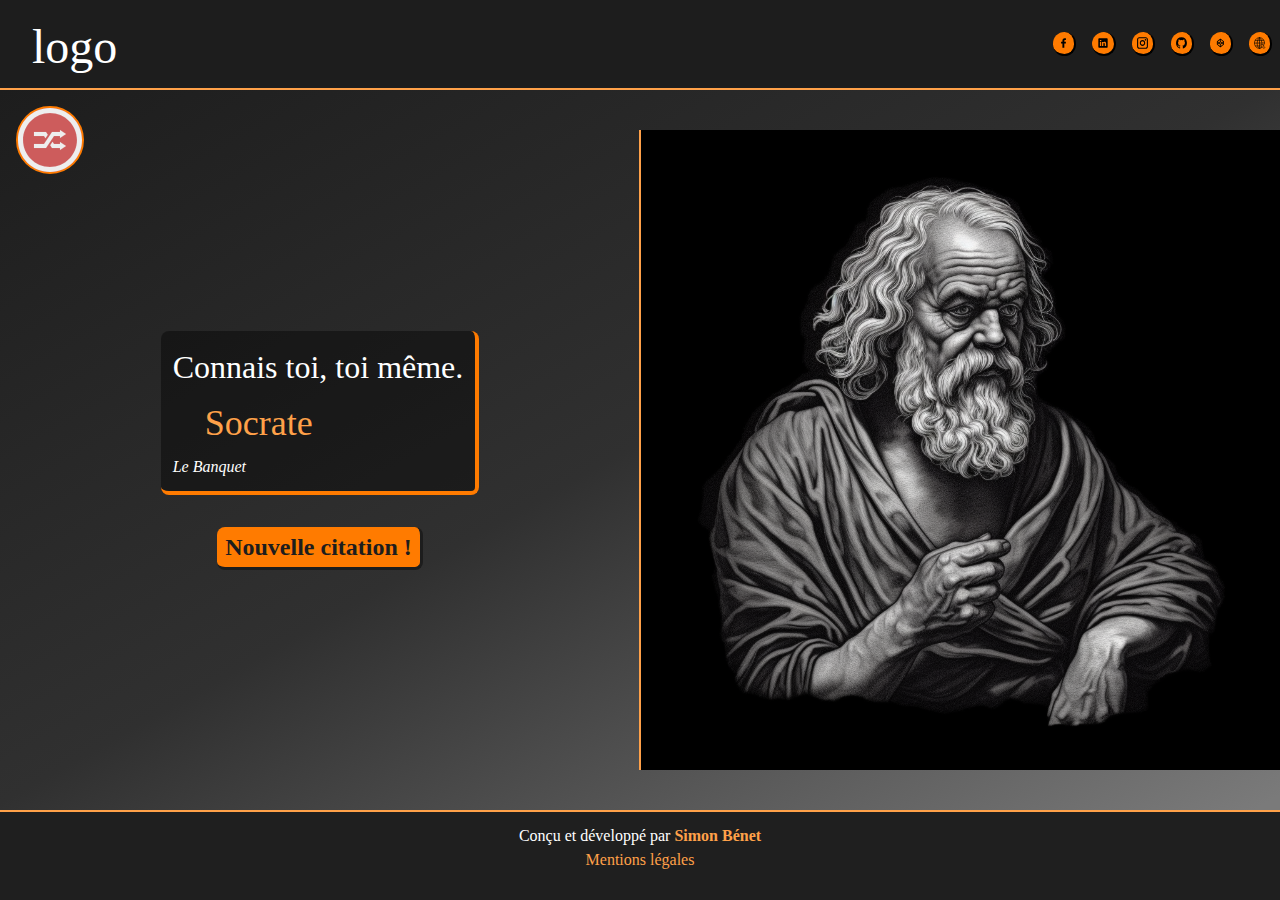
==== quotePage.html @ 824fb37e "first commit" ====
<!DOCTYPE html>
<html lang="fr">
<head>
    <meta charset="UTF-8">
    <meta http-equiv="X-UA-Compatible" content="IE=edge">
    <meta name="viewport" content="width=device-width, initial-scale=1.0">
    <title>Filosofy</title>

    <link rel="stylesheet" href="/assets/css/styles.min.css">
    
    <!-- // ---- ScriptJs ---- // -->

    <script src="/assets/js/burgerMenu.js" defer></script>
    <script src="/assets/js/dynamicQuoteCardConstructor.js" defer></script>
</head>
<body>
    <header class="default">
        <div id="logoContainer">
            <a href="/index.html">logo</a>
        </div>
        <div id="burgerMenuMainContainer">
            <div id="burgerMenuOpenerContainer">
                <div class="bgMenuBar" id="bgMenuBar1"></div>
                <div class="bgMenuBar" id="bgMenuBar2"></div>
                <div class="bgMenuBar" id="bgMenuBar3"></div>
            </div>
            <div id="burgerMenuContentContainer">
                <div id="closeBurgerMenu" title="Cliquez pour fermer">x</div>
                <!-- <form id="searchForm">
                    <label id="searchLabel" for="searchInput">Faites une recherche par auteur ou par livre</label>
                    <input id="searchInput" type="search" name="searchInput" aria-labelledby="searchInput" autocomplete="off" placeholder="Auteur, livre" required="" value="">   
                    <button id="searchBtn" type="submit" title="Cliquez pour faire une recherche">
                        <img id="glassIcon" src="/assets/img/svg/search.svg" alt="GO!">
                    </button> 
                </form> -->
                <div id="contactIconsContainer">
                    <a href="" class="externLink" rel="noopener noreferrer" target="_blank"><img class="externLinkIcons" title="Lien vers mon profil Facebook" src="/assets/img/svg/facebook.svg" alt="Icone de Facebook"></a>
                    <a href="" class="externLink" title="Lien vers mon profil Linkedin" rel="noopener noreferrer" target="_blank"><img class="externLinkIcons" src="/assets/img/svg/linkedin.svg" alt="Ione de Linkedin" rel="noopener noreferrer" target="_blank"></a>
                    <a href="" class="externLink" title="Lien vers mon profil Instagram" rel="noopener noreferrer" target="_blank"><img class="externLinkIcons" src="/assets/img/svg/instagram.svg" alt="Icone de Instagram"></a>
                    <a href="" class="externLink" title="Lien vers mon profil Github" rel="noopener noreferrer" target="_blank"><img class="externLinkIcons" src="/assets/img/svg/github-black.svg" alt="Icone de github"></a>
                    <a href="" class="externLink" title="Lien vers mon profil Codepen" rel="noopener noreferrer" target="_blank"><img class="externLinkIcons" src="/assets/img/svg/codepen-black.svg" alt="Icone de Codepen"></a>
                    <a href="https://simonbenet.com/index.html" class="externLink"  title="Lien vers mon portefolio" rel="noopener noreferrer" target="_blank"><img class="externLinkIcons" src="/assets/img/svg/website.svg" alt="Icone de site web"></a>
                </div>
            </div>
        </div>
    </header>
    <main id="quotePageMain">
        <img id="authorImg">
        <div id="autoGenerationContainer">
            <button id="quoteAutoGenerationBtn" title="Cliquez pour activer la génération de citation aléatoire toutes les 10 secondes"><img src="/assets/img/svg/random.svg" id="randomIcon" alt="Icone 'aléatoire'"></button>
            <span id="autoGenerationBtnLabel"></span>
        </div>
        <div id="blockquoteMainContainer">
            <!-- <blockquote id="quote" cite="">"Connais toi, toi même."</blockquote>
            <figcaption id="author">Socrate,
                <cite id="book">Le Banquet</cite>
            </figcaption> -->
            <div id="blockquoteContainer">
                <!-- <blockquote id="quote" cite="">"Ce n'est pas par la satisfaction du désir que s'obtient la liberté, mais par la destruction du désir."</blockquote>
                <figcaption id="author">Epictète,
                <cite id="book">Le Manuel</cite>
                </figcaption> -->
            </div>
            <div id="btnContainer">
                <button id="newQuoteBtn" title="Cliquez pour générer une nouvelle citation">Nouvelle citation !</button>
                <!-- <a href="" rel="noopener noreferrer" target="_blank" id="redirectionBtn" title="Cliquez pour trouver le livre sur"><p>Trouver le livre</p><img src="/assets/img/svg/link.svg" alt="Icone de redirection externe"></a> -->
            </div>
        </div>
    </main>
    <footer class="default">
        <p>Conçu et développé par <a href="https://simonbenet.com/index.html" title="Lien vers mon site officiel" rel="noopener noreferrer" target="_blank" ><strong>Simon Bénet</strong></a></p>
        <a href="/legalMention.html"  rel="noopener noreferrer" target="_blank"  no title="Lien vers les mentions légales">Mentions légales</a>
    </footer>
</body>    
</html>
---- assets/css/styles.min.css ----
html,body,div,span,object,iframe,h1,h2,h3,h4,h5,h6,p,blockquote,pre,abbr,address,cite,code,del,dfn,em,img,ins,kbd,q,samp,small,strong,sub,sup,var,b,i,dl,dt,dd,ol,ul,li,fieldset,form,label,legend,table,caption,tbody,tfoot,thead,tr,th,td,article,aside,canvas,details,figcaption,figure,footer,header,hgroup,menu,nav,section,summary,time,mark,audio,video{margin:0;padding:0;border:0;outline:0;font-size:100%;vertical-align:baseline;background:rgba(0,0,0,0)}body{line-height:1}article,aside,details,figcaption,figure,footer,header,hgroup,menu,nav,section{display:block}nav ul{list-style:none}blockquote,q{quotes:none}blockquote:before,blockquote:after,q:before,q:after{content:none}a{margin:0;padding:0;font-size:100%;vertical-align:baseline;background:rgba(0,0,0,0)}ins{background-color:#ff9;color:#000;text-decoration:none}mark{background-color:#ff9;color:#000;font-style:italic;font-weight:bold}del{text-decoration:line-through}abbr[title],dfn[title]{border-bottom:1px dotted;cursor:help}table{border-collapse:collapse;border-spacing:0}hr{display:block;height:1px;border:0;border-top:1px solid #ccc;margin:1em 0;padding:0}input,select{vertical-align:middle}img{max-width:100%}html{height:100dvh;font-family:"Century Gothic";overflow-x:hidden}body{overflow:hidden;height:100%;display:grid;grid-template-rows:1fr 8fr 1fr;line-height:1.5rem;color:#fff}@media(min-width: 1025px){body a,body button{cursor:pointer}}header{border-bottom:2px solid #ffa149;background-color:#1d1d1d}@media(min-width: 1025px){header{display:grid;grid-template-columns:4.5fr 5.5fr;align-items:center;justify-content:center}}header #logoContainer{position:absolute;top:1rem;left:1rem}@media(min-width: 1025px){header #logoContainer{position:inherit;margin-left:2rem;font-size:4rem}}header #logoContainer a{font-size:3rem;color:#fff;text-decoration:none}header #burgerMenuMainContainer{position:relative}header #burgerMenuMainContainer #burgerMenuOpenerContainer{position:absolute;right:0;top:0}@media(min-width: 1025px){header #burgerMenuMainContainer #burgerMenuOpenerContainer{display:none}}header #burgerMenuMainContainer #burgerMenuOpenerContainer .bgMenuBar{width:64px;height:2px;background-color:#fff;margin:1rem}header #burgerMenuMainContainer #burgerMenuContentContainer{display:grid;grid-template-rows:1fr 1fr 1fr;gap:1rem;position:absolute;top:0;right:-600px;width:fit-content;overflow:hidden;background-color:#1d1d1d;border-left:solid #ffa149 2px;border-bottom:solid #ffa149 2px;z-index:3000;transition:.6s}@media(min-width: 1025px){header #burgerMenuMainContainer #burgerMenuContentContainer{place-items:center;grid-template-rows:inherit;grid-template-columns:1fr 1fr 1fr;gap:inherit;position:inherit;top:inherit;right:inherit;border:inherit;height:inherit}}header #burgerMenuMainContainer #burgerMenuContentContainer #closeBurgerMenu{color:#ff7b00;font-weight:bolder;font-size:2.5rem;justify-self:end;margin:1rem 1rem 0 0}@media(min-width: 1025px){header #burgerMenuMainContainer #burgerMenuContentContainer #closeBurgerMenu{display:none}}header #burgerMenuMainContainer #burgerMenuContentContainer #searchForm{display:grid;place-items:center;grid-template-columns:1fr 1fr 1fr;grid-template-rows:1fr 1fr;margin:0 1rem;font-size:.75rem}@media(min-width: 1025px){header #burgerMenuMainContainer #burgerMenuContentContainer #searchForm{grid-column:1/3;display:flex;gap:0 1rem}}header #burgerMenuMainContainer #burgerMenuContentContainer #searchForm #searchLabel{background-color:#272727;border:solid #ff7b00 1px;border-radius:.5rem;height:fit-content;grid-column:1/4;padding:.5rem}@media(min-width: 1025px){header #burgerMenuMainContainer #burgerMenuContentContainer #searchForm #searchLabel{font-size:1rem}}header #burgerMenuMainContainer #burgerMenuContentContainer #searchForm #searchInput{background-color:#fff;border:solid #ff7b00 2px;border-radius:.5rem;color:#000;width:fit-content;height:fit-content;padding:.5rem;grid-column:1/3;margin:0 auto}@media(min-width: 1025px){header #burgerMenuMainContainer #burgerMenuContentContainer #searchForm #searchInput{font-size:1rem}}header #burgerMenuMainContainer #burgerMenuContentContainer #searchForm #searchBtn{display:flex;place-content:center;width:fit-content;height:fit-content;background-color:#ff7b00;border:none;border-bottom:solid 4px #000;border-right:solid 4px #000;border-radius:.5rem;color:#1d1d1d;padding:.25rem;grid-column:3/3}header #burgerMenuMainContainer #burgerMenuContentContainer #searchForm #searchBtn #glassIcon{width:24px}@media(min-width: 1025px){header #burgerMenuMainContainer #burgerMenuContentContainer #searchForm #searchBtn #glassIcon{width:32px}}header #burgerMenuMainContainer #burgerMenuContentContainer #contactIconsContainer{display:flex;margin:0 auto}@media(min-width: 1025px){header #burgerMenuMainContainer #burgerMenuContentContainer #contactIconsContainer{grid-column:3/3}}header #burgerMenuMainContainer #burgerMenuContentContainer #contactIconsContainer .externLink{display:flex;place-content:center;margin:1rem .5rem;background-color:#ff7b00;border-bottom:solid 2px #000;border-right:solid 2px #000;height:fit-content;width:fit-content;padding:.25rem;border-radius:100%}header #burgerMenuMainContainer #burgerMenuContentContainer #contactIconsContainer .externLink .externLinkIcons{width:24px;padding:0;margin:0}@media(min-width: 1025px){header #burgerMenuMainContainer #burgerMenuContentContainer #contactIconsContainer .externLink .externLinkIcons{width:32px}}header #burgerMenuMainContainer .hideBurgerMenu{right:0px !important;transition:.6s}footer{display:grid;place-content:center;background-color:#1f1f1f;text-align:center;border-top:solid #ffa149 2px}@media(min-width: 1025px){footer{padding-bottom:1rem}}footer a{color:#ffa149;text-decoration:none}#homeMain{display:grid;position:relative;overflow:hidden;place-content:center;background:center/cover no-repeat url(/assets/img/home_bcg_img2.png)}@media(min-width: 1025px){#homeMain{grid-template-columns:1fr 1fr;background:inherit;background:linear-gradient(to left top, #7a7a7a 1%, #303030, #1d1d1d)}}#homeMain #introductionContainer{display:grid;place-items:center;margin:0 1rem;line-height:2rem;border-radius:1rem;font-size:1.5rem;background-color:rgba(0,0,0,.65);border:solid #000 2px}@media(min-width: 1025px){#homeMain #introductionContainer{background-color:inherit;border:inherit}}#homeMain #introductionContainer #title{font-size:2rem;margin:1rem 0}@media(min-width: 1025px){#homeMain #introductionContainer #title{margin:inherit;font-size:4rem}}#homeMain #introductionContainer #introduction{padding:1rem}@media(min-width: 1025px){#homeMain #introductionContainer #introduction{padding:4rem 2rem 4rem 4rem}}#homeMain #introductionContainer #introduction strong{font-size:larger;color:#ff7b00}#homeMain #introductionContainer #homeCta{all:unset;text-align:end;margin:1rem auto;border-right:solid #ff7b00 4px;border-bottom:solid #ff7b00 4px;color:#fff;background-color:#1d1d1d;padding:.5rem;border-radius:.5rem}@media(min-width: 1025px){#homeMain #introductionContainer #homeCta{margin:0rem auto 4rem auto;background-color:#fff;border-right:solid #000 4px;border-bottom:solid #000 4px;color:#1d1d1d;cursor:pointer}}#homeMain #homeBcgImg{display:none}@media(min-width: 1025px){#homeMain #homeBcgImg{display:block;object-fit:cover;position:absolute;border-left:solid 2px #ffa149;right:0;top:0;width:50%}}#homeMain #homeQuoteContainer{display:none}@media(min-width: 1025px){#homeMain #homeQuoteContainer{display:block;position:absolute;bottom:0px;left:0px;margin-left:1rem;padding:.5rem;border-radius:.5rem;font-size:.75rem;font-size:1.25rem;margin-bottom:.5rem;width:25%;line-height:2rem}}#homeMain #homeQuoteContainer figcaption{line-height:1.5rem;font-weight:bold;margin-left:2rem}#quotePageMain{display:grid;grid-template-rows:4fr 5fr 1fr;place-items:center;overflow:hidden;background:linear-gradient(to left top, #7a7a7a 1%, #303030, #1d1d1d);position:relative}@media(min-width: 1025px){#quotePageMain{display:grid;grid-template-columns:1fr 1fr;grid-template-rows:none}}#quotePageMain #authorImg{width:100%;border-bottom:#ffa149 solid 2px;max-width:375px;max-height:375px;object-fit:cover}@media(min-width: 768px){#quotePageMain #authorImg{max-width:inherit;max-height:500px}}@media(min-width: 1025px){#quotePageMain #authorImg{border-left:#ffa149 solid 2px;grid-column:2/2;border-bottom:inherit;max-width:inherit;max-height:inherit}}#quotePageMain #blockquoteMainContainer{grid-column:1/2;display:grid;gap:1.5rem 0;margin:1rem}@media(min-width: 768px){#quotePageMain #blockquoteMainContainer{margin:4rem}}@media(min-width: 1025px){#quotePageMain #blockquoteMainContainer{display:inherit;grid-column:inherit;grid-row:1/2;margin:8rem;gap:2rem 0}}#quotePageMain #blockquoteMainContainer #blockquoteContainer{border-right:solid 4px #ff7b00;border-bottom:solid 4px #ff7b00;border-radius:.5rem;padding:.75rem;background:rgba(0,0,0,.4)}#quotePageMain #blockquoteMainContainer #blockquoteContainer .quote{font-size:1rem;line-height:1.5rem}@media(min-width: 1025px){#quotePageMain #blockquoteMainContainer #blockquoteContainer .quote{font-size:2rem;line-height:3rem}}#quotePageMain #blockquoteMainContainer #blockquoteContainer .author{font-size:1.25rem;display:flex;flex-direction:column;margin-left:2rem;color:#ffa149}@media(min-width: 1025px){#quotePageMain #blockquoteMainContainer #blockquoteContainer .author{font-size:2.25rem;line-height:4rem}}#quotePageMain #blockquoteMainContainer #blockquoteContainer .author .book{font-size:1.5rem;font-weight:bold;text-decoration:underline;text-align:end;margin-right:1rem}@media(min-width: 1025px){#quotePageMain #blockquoteMainContainer #blockquoteContainer .author .book{font-size:2.5rem}}#quotePageMain #blockquoteMainContainer #btnContainer{display:grid;place-items:center}#quotePageMain #blockquoteMainContainer #btnContainer #newQuoteBtn,#quotePageMain #blockquoteMainContainer #btnContainer #redirectionBtn{all:unset;background-color:#ff7b00;border-right:solid #1d1d1d 3px;border-bottom:solid #1d1d1d 3px;border-radius:.5rem;padding:.25rem;color:#1d1d1d;font-weight:bolder}@media(min-width: 768px){#quotePageMain #blockquoteMainContainer #btnContainer #newQuoteBtn,#quotePageMain #blockquoteMainContainer #btnContainer #redirectionBtn{font-size:1.25rem}}@media(min-width: 1025px){#quotePageMain #blockquoteMainContainer #btnContainer #newQuoteBtn,#quotePageMain #blockquoteMainContainer #btnContainer #redirectionBtn{cursor:pointer;padding:.5rem;font-size:1.5rem}}#quotePageMain #blockquoteMainContainer #btnContainer #redirectionBtn{display:flex}#quotePageMain #blockquoteMainContainer #btnContainer #redirectionBtn img{width:24px}#quotePageMain #autoGenerationContainer{position:absolute;top:1rem;left:1rem;display:flex;place-items:center;gap:1rem}@media(min-width: 1025px){#quotePageMain #autoGenerationContainer{gap:2rem}}#quotePageMain #autoGenerationContainer #quoteAutoGenerationBtn{all:unset;display:flex;place-content:center;border:solid #ff7b00 2px;border-radius:100%}@media(min-width: 1025px){#quotePageMain #autoGenerationContainer #quoteAutoGenerationBtn{cursor:pointer}}#quotePageMain #autoGenerationContainer #quoteAutoGenerationBtn #randomIcon{display:block;width:32px}@media(min-width: 768px){#quotePageMain #autoGenerationContainer #quoteAutoGenerationBtn #randomIcon{width:48px}}@media(min-width: 1025px){#quotePageMain #autoGenerationContainer #quoteAutoGenerationBtn #randomIcon{width:64px}}#quotePageMain #autoGenerationContainer #autoGenerationBtnLabel{display:none;font-size:.75rem;border:solid #ff7b00 1px;color:#ffa149;padding:.25rem;border-radius:.5rem;background-color:#303030}#quotePageMain #autoGenerationContainer #autoGenerationBtnLabel:active{transform:translateX(2px) translateX(2px)}/*# sourceMappingURL=styles.min.css.map */
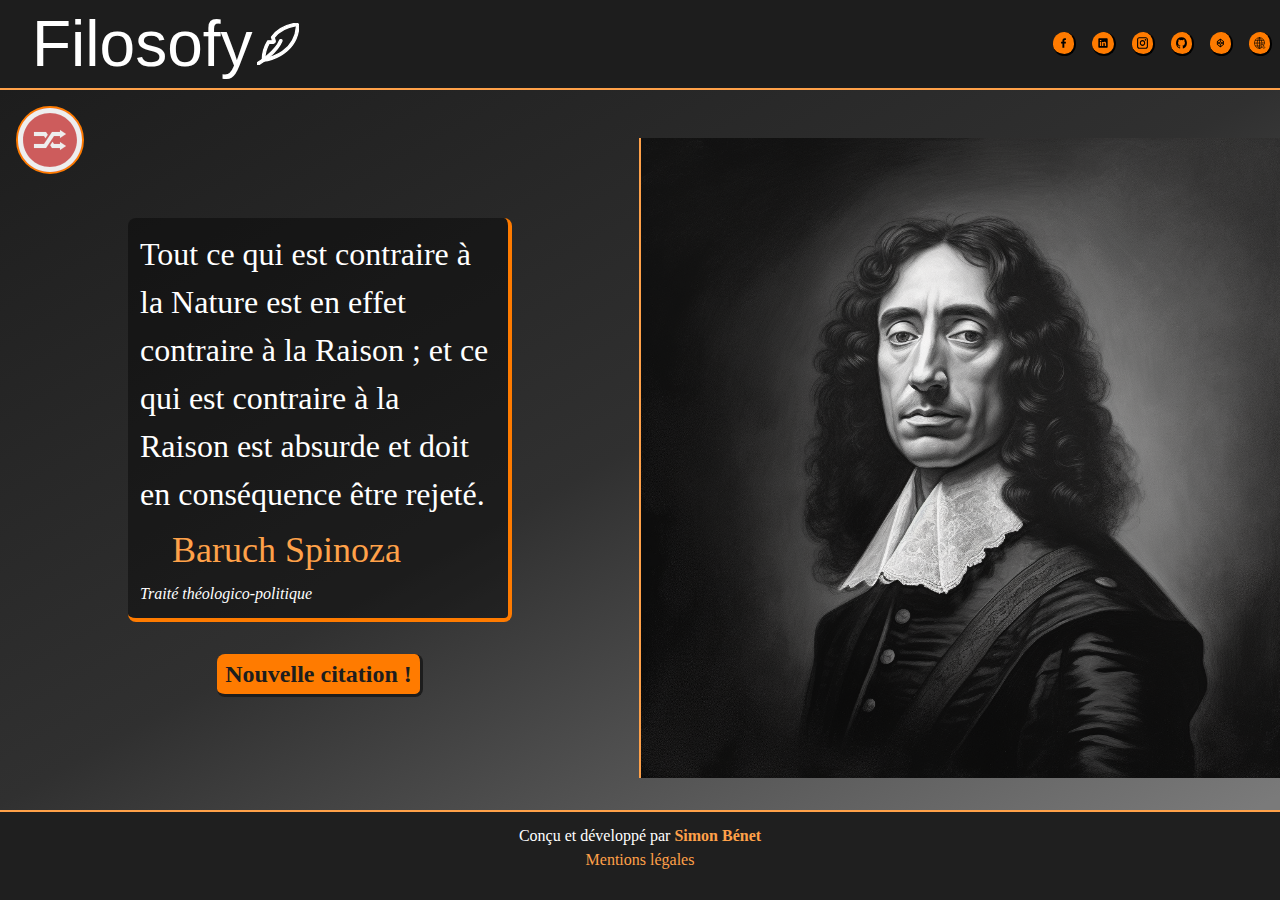
==== commit ed2619a4: "some change" ====
--- a/quotePage.html
+++ b/quotePage.html
@@ -12,11 +12,16 @@
 
     <script src="/assets/js/burgerMenu.js" defer></script>
     <script src="/assets/js/dynamicQuoteCardConstructor.js" defer></script>
+        
+    <!-- // ---- Font ---- // -->
+
+    <link href="https://fonts.cdnfonts.com/css/nickainley" rel="stylesheet">
 </head>
 <body>
     <header class="default">
         <div id="logoContainer">
-            <a href="/index.html">logo</a>
+            <a href="/index.html"><p>Filosofy</p></a>
+            <img src="/assets/img/svg/feather.svg" alt="Feather svg icon">
         </div>
         <div id="burgerMenuMainContainer">
             <div id="burgerMenuOpenerContainer">
--- a/assets/css/styles.min.css
+++ b/assets/css/styles.min.css
@@ -1 +1 @@
-html,body,div,span,object,iframe,h1,h2,h3,h4,h5,h6,p,blockquote,pre,abbr,address,cite,code,del,dfn,em,img,ins,kbd,q,samp,small,strong,sub,sup,var,b,i,dl,dt,dd,ol,ul,li,fieldset,form,label,legend,table,caption,tbody,tfoot,thead,tr,th,td,article,aside,canvas,details,figcaption,figure,footer,header,hgroup,menu,nav,section,summary,time,mark,audio,video{margin:0;padding:0;border:0;outline:0;font-size:100%;vertical-align:baseline;background:rgba(0,0,0,0)}body{line-height:1}article,aside,details,figcaption,figure,footer,header,hgroup,menu,nav,section{display:block}nav ul{list-style:none}blockquote,q{quotes:none}blockquote:before,blockquote:after,q:before,q:after{content:none}a{margin:0;padding:0;font-size:100%;vertical-align:baseline;background:rgba(0,0,0,0)}ins{background-color:#ff9;color:#000;text-decoration:none}mark{background-color:#ff9;color:#000;font-style:italic;font-weight:bold}del{text-decoration:line-through}abbr[title],dfn[title]{border-bottom:1px dotted;cursor:help}table{border-collapse:collapse;border-spacing:0}hr{display:block;height:1px;border:0;border-top:1px solid #ccc;margin:1em 0;padding:0}input,select{vertical-align:middle}img{max-width:100%}html{height:100dvh;font-family:"Century Gothic";overflow-x:hidden}body{overflow:hidden;height:100%;display:grid;grid-template-rows:1fr 8fr 1fr;line-height:1.5rem;color:#fff}@media(min-width: 1025px){body a,body button{cursor:pointer}}header{border-bottom:2px solid #ffa149;background-color:#1d1d1d}@media(min-width: 1025px){header{display:grid;grid-template-columns:4.5fr 5.5fr;align-items:center;justify-content:center}}header #logoContainer{position:absolute;top:1rem;left:1rem}@media(min-width: 1025px){header #logoContainer{position:inherit;margin-left:2rem;font-size:4rem}}header #logoContainer a{font-size:3rem;color:#fff;text-decoration:none}header #burgerMenuMainContainer{position:relative}header #burgerMenuMainContainer #burgerMenuOpenerContainer{position:absolute;right:0;top:0}@media(min-width: 1025px){header #burgerMenuMainContainer #burgerMenuOpenerContainer{display:none}}header #burgerMenuMainContainer #burgerMenuOpenerContainer .bgMenuBar{width:64px;height:2px;background-color:#fff;margin:1rem}header #burgerMenuMainContainer #burgerMenuContentContainer{display:grid;grid-template-rows:1fr 1fr 1fr;gap:1rem;position:absolute;top:0;right:-600px;width:fit-content;overflow:hidden;background-color:#1d1d1d;border-left:solid #ffa149 2px;border-bottom:solid #ffa149 2px;z-index:3000;transition:.6s}@media(min-width: 1025px){header #burgerMenuMainContainer #burgerMenuContentContainer{place-items:center;grid-template-rows:inherit;grid-template-columns:1fr 1fr 1fr;gap:inherit;position:inherit;top:inherit;right:inherit;border:inherit;height:inherit}}header #burgerMenuMainContainer #burgerMenuContentContainer #closeBurgerMenu{color:#ff7b00;font-weight:bolder;font-size:2.5rem;justify-self:end;margin:1rem 1rem 0 0}@media(min-width: 1025px){header #burgerMenuMainContainer #burgerMenuContentContainer #closeBurgerMenu{display:none}}header #burgerMenuMainContainer #burgerMenuContentContainer #searchForm{display:grid;place-items:center;grid-template-columns:1fr 1fr 1fr;grid-template-rows:1fr 1fr;margin:0 1rem;font-size:.75rem}@media(min-width: 1025px){header #burgerMenuMainContainer #burgerMenuContentContainer #searchForm{grid-column:1/3;display:flex;gap:0 1rem}}header #burgerMenuMainContainer #burgerMenuContentContainer #searchForm #searchLabel{background-color:#272727;border:solid #ff7b00 1px;border-radius:.5rem;height:fit-content;grid-column:1/4;padding:.5rem}@media(min-width: 1025px){header #burgerMenuMainContainer #burgerMenuContentContainer #searchForm #searchLabel{font-size:1rem}}header #burgerMenuMainContainer #burgerMenuContentContainer #searchForm #searchInput{background-color:#fff;border:solid #ff7b00 2px;border-radius:.5rem;color:#000;width:fit-content;height:fit-content;padding:.5rem;grid-column:1/3;margin:0 auto}@media(min-width: 1025px){header #burgerMenuMainContainer #burgerMenuContentContainer #searchForm #searchInput{font-size:1rem}}header #burgerMenuMainContainer #burgerMenuContentContainer #searchForm #searchBtn{display:flex;place-content:center;width:fit-content;height:fit-content;background-color:#ff7b00;border:none;border-bottom:solid 4px #000;border-right:solid 4px #000;border-radius:.5rem;color:#1d1d1d;padding:.25rem;grid-column:3/3}header #burgerMenuMainContainer #burgerMenuContentContainer #searchForm #searchBtn #glassIcon{width:24px}@media(min-width: 1025px){header #burgerMenuMainContainer #burgerMenuContentContainer #searchForm #searchBtn #glassIcon{width:32px}}header #burgerMenuMainContainer #burgerMenuContentContainer #contactIconsContainer{display:flex;margin:0 auto}@media(min-width: 1025px){header #burgerMenuMainContainer #burgerMenuContentContainer #contactIconsContainer{grid-column:3/3}}header #burgerMenuMainContainer #burgerMenuContentContainer #contactIconsContainer .externLink{display:flex;place-content:center;margin:1rem .5rem;background-color:#ff7b00;border-bottom:solid 2px #000;border-right:solid 2px #000;height:fit-content;width:fit-content;padding:.25rem;border-radius:100%}header #burgerMenuMainContainer #burgerMenuContentContainer #contactIconsContainer .externLink .externLinkIcons{width:24px;padding:0;margin:0}@media(min-width: 1025px){header #burgerMenuMainContainer #burgerMenuContentContainer #contactIconsContainer .externLink .externLinkIcons{width:32px}}header #burgerMenuMainContainer .hideBurgerMenu{right:0px !important;transition:.6s}footer{display:grid;place-content:center;background-color:#1f1f1f;text-align:center;border-top:solid #ffa149 2px}@media(min-width: 1025px){footer{padding-bottom:1rem}}footer a{color:#ffa149;text-decoration:none}#homeMain{display:grid;position:relative;overflow:hidden;place-content:center;background:center/cover no-repeat url(/assets/img/home_bcg_img2.png)}@media(min-width: 1025px){#homeMain{grid-template-columns:1fr 1fr;background:inherit;background:linear-gradient(to left top, #7a7a7a 1%, #303030, #1d1d1d)}}#homeMain #introductionContainer{display:grid;place-items:center;margin:0 1rem;line-height:2rem;border-radius:1rem;font-size:1.5rem;background-color:rgba(0,0,0,.65);border:solid #000 2px}@media(min-width: 1025px){#homeMain #introductionContainer{background-color:inherit;border:inherit}}#homeMain #introductionContainer #title{font-size:2rem;margin:1rem 0}@media(min-width: 1025px){#homeMain #introductionContainer #title{margin:inherit;font-size:4rem}}#homeMain #introductionContainer #introduction{padding:1rem}@media(min-width: 1025px){#homeMain #introductionContainer #introduction{padding:4rem 2rem 4rem 4rem}}#homeMain #introductionContainer #introduction strong{font-size:larger;color:#ff7b00}#homeMain #introductionContainer #homeCta{all:unset;text-align:end;margin:1rem auto;border-right:solid #ff7b00 4px;border-bottom:solid #ff7b00 4px;color:#fff;background-color:#1d1d1d;padding:.5rem;border-radius:.5rem}@media(min-width: 1025px){#homeMain #introductionContainer #homeCta{margin:0rem auto 4rem auto;background-color:#fff;border-right:solid #000 4px;border-bottom:solid #000 4px;color:#1d1d1d;cursor:pointer}}#homeMain #homeBcgImg{display:none}@media(min-width: 1025px){#homeMain #homeBcgImg{display:block;object-fit:cover;position:absolute;border-left:solid 2px #ffa149;right:0;top:0;width:50%}}#homeMain #homeQuoteContainer{display:none}@media(min-width: 1025px){#homeMain #homeQuoteContainer{display:block;position:absolute;bottom:0px;left:0px;margin-left:1rem;padding:.5rem;border-radius:.5rem;font-size:.75rem;font-size:1.25rem;margin-bottom:.5rem;width:25%;line-height:2rem}}#homeMain #homeQuoteContainer figcaption{line-height:1.5rem;font-weight:bold;margin-left:2rem}#quotePageMain{display:grid;grid-template-rows:4fr 5fr 1fr;place-items:center;overflow:hidden;background:linear-gradient(to left top, #7a7a7a 1%, #303030, #1d1d1d);position:relative}@media(min-width: 1025px){#quotePageMain{display:grid;grid-template-columns:1fr 1fr;grid-template-rows:none}}#quotePageMain #authorImg{width:100%;border-bottom:#ffa149 solid 2px;max-width:375px;max-height:375px;object-fit:cover}@media(min-width: 768px){#quotePageMain #authorImg{max-width:inherit;max-height:500px}}@media(min-width: 1025px){#quotePageMain #authorImg{border-left:#ffa149 solid 2px;grid-column:2/2;border-bottom:inherit;max-width:inherit;max-height:inherit}}#quotePageMain #blockquoteMainContainer{grid-column:1/2;display:grid;gap:1.5rem 0;margin:1rem}@media(min-width: 768px){#quotePageMain #blockquoteMainContainer{margin:4rem}}@media(min-width: 1025px){#quotePageMain #blockquoteMainContainer{display:inherit;grid-column:inherit;grid-row:1/2;margin:8rem;gap:2rem 0}}#quotePageMain #blockquoteMainContainer #blockquoteContainer{border-right:solid 4px #ff7b00;border-bottom:solid 4px #ff7b00;border-radius:.5rem;padding:.75rem;background:rgba(0,0,0,.4)}#quotePageMain #blockquoteMainContainer #blockquoteContainer .quote{font-size:1rem;line-height:1.5rem}@media(min-width: 1025px){#quotePageMain #blockquoteMainContainer #blockquoteContainer .quote{font-size:2rem;line-height:3rem}}#quotePageMain #blockquoteMainContainer #blockquoteContainer .author{font-size:1.25rem;display:flex;flex-direction:column;margin-left:2rem;color:#ffa149}@media(min-width: 1025px){#quotePageMain #blockquoteMainContainer #blockquoteContainer .author{font-size:2.25rem;line-height:4rem}}#quotePageMain #blockquoteMainContainer #blockquoteContainer .author .book{font-size:1.5rem;font-weight:bold;text-decoration:underline;text-align:end;margin-right:1rem}@media(min-width: 1025px){#quotePageMain #blockquoteMainContainer #blockquoteContainer .author .book{font-size:2.5rem}}#quotePageMain #blockquoteMainContainer #btnContainer{display:grid;place-items:center}#quotePageMain #blockquoteMainContainer #btnContainer #newQuoteBtn,#quotePageMain #blockquoteMainContainer #btnContainer #redirectionBtn{all:unset;background-color:#ff7b00;border-right:solid #1d1d1d 3px;border-bottom:solid #1d1d1d 3px;border-radius:.5rem;padding:.25rem;color:#1d1d1d;font-weight:bolder}@media(min-width: 768px){#quotePageMain #blockquoteMainContainer #btnContainer #newQuoteBtn,#quotePageMain #blockquoteMainContainer #btnContainer #redirectionBtn{font-size:1.25rem}}@media(min-width: 1025px){#quotePageMain #blockquoteMainContainer #btnContainer #newQuoteBtn,#quotePageMain #blockquoteMainContainer #btnContainer #redirectionBtn{cursor:pointer;padding:.5rem;font-size:1.5rem}}#quotePageMain #blockquoteMainContainer #btnContainer #redirectionBtn{display:flex}#quotePageMain #blockquoteMainContainer #btnContainer #redirectionBtn img{width:24px}#quotePageMain #autoGenerationContainer{position:absolute;top:1rem;left:1rem;display:flex;place-items:center;gap:1rem}@media(min-width: 1025px){#quotePageMain #autoGenerationContainer{gap:2rem}}#quotePageMain #autoGenerationContainer #quoteAutoGenerationBtn{all:unset;display:flex;place-content:center;border:solid #ff7b00 2px;border-radius:100%}@media(min-width: 1025px){#quotePageMain #autoGenerationContainer #quoteAutoGenerationBtn{cursor:pointer}}#quotePageMain #autoGenerationContainer #quoteAutoGenerationBtn #randomIcon{display:block;width:32px}@media(min-width: 768px){#quotePageMain #autoGenerationContainer #quoteAutoGenerationBtn #randomIcon{width:48px}}@media(min-width: 1025px){#quotePageMain #autoGenerationContainer #quoteAutoGenerationBtn #randomIcon{width:64px}}#quotePageMain #autoGenerationContainer #autoGenerationBtnLabel{display:none;font-size:.75rem;border:solid #ff7b00 1px;color:#ffa149;padding:.25rem;border-radius:.5rem;background-color:#303030}#quotePageMain #autoGenerationContainer #autoGenerationBtnLabel:active{transform:translateX(2px) translateX(2px)}/*# sourceMappingURL=styles.min.css.map */+html,body,div,span,object,iframe,h1,h2,h3,h4,h5,h6,p,blockquote,pre,abbr,address,cite,code,del,dfn,em,img,ins,kbd,q,samp,small,strong,sub,sup,var,b,i,dl,dt,dd,ol,ul,li,fieldset,form,label,legend,table,caption,tbody,tfoot,thead,tr,th,td,article,aside,canvas,details,figcaption,figure,footer,header,hgroup,menu,nav,section,summary,time,mark,audio,video{margin:0;padding:0;border:0;outline:0;font-size:100%;vertical-align:baseline;background:rgba(0,0,0,0)}body{line-height:1}article,aside,details,figcaption,figure,footer,header,hgroup,menu,nav,section{display:block}nav ul{list-style:none}blockquote,q{quotes:none}blockquote:before,blockquote:after,q:before,q:after{content:none}a{margin:0;padding:0;font-size:100%;vertical-align:baseline;background:rgba(0,0,0,0)}ins{background-color:#ff9;color:#000;text-decoration:none}mark{background-color:#ff9;color:#000;font-style:italic;font-weight:bold}del{text-decoration:line-through}abbr[title],dfn[title]{border-bottom:1px dotted;cursor:help}table{border-collapse:collapse;border-spacing:0}hr{display:block;height:1px;border:0;border-top:1px solid #ccc;margin:1em 0;padding:0}input,select{vertical-align:middle}img{max-width:100%}html{height:100dvh;font-family:"Century Gothic";overflow-x:hidden}body{overflow:hidden;height:100%;display:grid;grid-template-rows:1fr 8fr 1fr;line-height:1.5rem;color:#fff}@media(min-width: 1025px){body a,body button{cursor:pointer}}header{border-bottom:2px solid #ffa149;background-color:#1d1d1d}@media(min-width: 1025px){header{display:grid;grid-template-columns:4.5fr 5.5fr;align-items:center;justify-content:center}}header #logoContainer{position:absolute;display:flex;place-items:center;gap:0 .25rem;top:1.5rem;left:1.5rem}@media(min-width: 768px){header #logoContainer{top:2rem;left:2rem}}@media(min-width: 1025px){header #logoContainer{position:inherit;margin-left:2rem;font-size:4rem}}header #logoContainer a{font-size:3rem;color:#fff;text-decoration:none}header #logoContainer p{font-family:"Nickainley",sans-serif;font-size:2rem}@media(min-width: 768px){header #logoContainer p{font-size:4rem}}header #logoContainer img{width:24px}@media(min-width: 768px){header #logoContainer img{width:38px}}@media(min-width: 1025px){header #logoContainer img{width:42px}}header #burgerMenuMainContainer{position:relative}header #burgerMenuMainContainer #burgerMenuOpenerContainer{position:absolute;right:0;top:0}@media(min-width: 1025px){header #burgerMenuMainContainer #burgerMenuOpenerContainer{display:none}}header #burgerMenuMainContainer #burgerMenuOpenerContainer .bgMenuBar{width:64px;height:2px;background-color:#fff;margin:1rem}header #burgerMenuMainContainer #burgerMenuContentContainer{display:grid;grid-template-rows:1fr 1fr 1fr;gap:1rem;position:absolute;top:0;right:-600px;width:fit-content;overflow:hidden;background-color:#1d1d1d;border-left:solid #ffa149 2px;border-bottom:solid #ffa149 2px;z-index:3000;transition:.6s}@media(min-width: 1025px){header #burgerMenuMainContainer #burgerMenuContentContainer{place-items:center;grid-template-rows:inherit;grid-template-columns:1fr 1fr 1fr;gap:inherit;position:inherit;top:inherit;right:inherit;border:inherit;height:inherit}}header #burgerMenuMainContainer #burgerMenuContentContainer #closeBurgerMenu{color:#ff7b00;font-weight:bolder;font-size:2.5rem;justify-self:end;margin:1rem 1rem 0 0}@media(min-width: 1025px){header #burgerMenuMainContainer #burgerMenuContentContainer #closeBurgerMenu{display:none}}header #burgerMenuMainContainer #burgerMenuContentContainer #searchForm{display:grid;place-items:center;grid-template-columns:1fr 1fr 1fr;grid-template-rows:1fr 1fr;margin:0 1rem;font-size:.75rem}@media(min-width: 1025px){header #burgerMenuMainContainer #burgerMenuContentContainer #searchForm{grid-column:1/3;display:flex;gap:0 1rem}}header #burgerMenuMainContainer #burgerMenuContentContainer #searchForm #searchLabel{background-color:#272727;border:solid #ff7b00 1px;border-radius:.5rem;height:fit-content;grid-column:1/4;padding:.5rem}@media(min-width: 1025px){header #burgerMenuMainContainer #burgerMenuContentContainer #searchForm #searchLabel{font-size:1rem}}header #burgerMenuMainContainer #burgerMenuContentContainer #searchForm #searchInput{background-color:#fff;border:solid #ff7b00 2px;border-radius:.5rem;color:#000;width:fit-content;height:fit-content;padding:.5rem;grid-column:1/3;margin:0 auto}@media(min-width: 1025px){header #burgerMenuMainContainer #burgerMenuContentContainer #searchForm #searchInput{font-size:1rem}}header #burgerMenuMainContainer #burgerMenuContentContainer #searchForm #searchBtn{display:flex;place-content:center;width:fit-content;height:fit-content;background-color:#ff7b00;border:none;border-bottom:solid 4px #000;border-right:solid 4px #000;border-radius:.5rem;color:#1d1d1d;padding:.25rem;grid-column:3/3}header #burgerMenuMainContainer #burgerMenuContentContainer #searchForm #searchBtn #glassIcon{width:24px}@media(min-width: 1025px){header #burgerMenuMainContainer #burgerMenuContentContainer #searchForm #searchBtn #glassIcon{width:32px}}header #burgerMenuMainContainer #burgerMenuContentContainer #contactIconsContainer{display:flex;margin:0 auto}@media(min-width: 1025px){header #burgerMenuMainContainer #burgerMenuContentContainer #contactIconsContainer{grid-column:3/3}}header #burgerMenuMainContainer #burgerMenuContentContainer #contactIconsContainer .externLink{display:flex;place-content:center;margin:1rem .5rem;background-color:#ff7b00;border-bottom:solid 2px #000;border-right:solid 2px #000;height:fit-content;width:fit-content;padding:.25rem;border-radius:100%}header #burgerMenuMainContainer #burgerMenuContentContainer #contactIconsContainer .externLink .externLinkIcons{width:24px;padding:0;margin:0}@media(min-width: 1025px){header #burgerMenuMainContainer #burgerMenuContentContainer #contactIconsContainer .externLink .externLinkIcons{width:32px}}header #burgerMenuMainContainer .hideBurgerMenu{right:0px !important;transition:.6s}footer{display:grid;place-content:center;background-color:#1f1f1f;text-align:center;border-top:solid #ffa149 2px}@media(min-width: 1025px){footer{padding-bottom:1rem}}footer a{color:#ffa149;text-decoration:none}#homeMain{display:grid;position:relative;overflow:hidden;place-content:center;background:center/cover no-repeat url(/assets/img/home_bcg_img2.png)}@media(min-width: 1025px){#homeMain{grid-template-columns:1fr 1fr;background:inherit;background:linear-gradient(to left top, #7a7a7a 1%, #303030, #1d1d1d)}}#homeMain #introductionContainer{display:grid;place-items:center;margin:0 1rem;line-height:2rem;border-radius:1rem;font-size:1.5rem;background-color:rgba(0,0,0,.65);border:solid #000 2px}@media(min-width: 1025px){#homeMain #introductionContainer{background-color:inherit;border:inherit}}#homeMain #introductionContainer #title{font-size:2rem;margin:1rem 0}@media(min-width: 1025px){#homeMain #introductionContainer #title{margin:inherit;font-size:4rem}}#homeMain #introductionContainer #introduction{padding:1rem}@media(min-width: 1025px){#homeMain #introductionContainer #introduction{padding:4rem 2rem 4rem 4rem}}#homeMain #introductionContainer #introduction strong{font-size:larger;color:#ff7b00}#homeMain #introductionContainer #homeCta{all:unset;text-align:end;margin:1rem auto;border-right:solid #ff7b00 4px;border-bottom:solid #ff7b00 4px;color:#fff;background-color:#1d1d1d;padding:.5rem;border-radius:.5rem}@media(min-width: 1025px){#homeMain #introductionContainer #homeCta{margin:0rem auto 4rem auto;background-color:#fff;border-right:solid #000 4px;border-bottom:solid #000 4px;color:#1d1d1d;cursor:pointer}}#homeMain #homeBcgImg{display:none}@media(min-width: 1025px){#homeMain #homeBcgImg{display:block;object-fit:cover;position:absolute;border-left:solid 2px #ffa149;right:0;top:0;width:50%}}#homeMain #homeQuoteContainer{display:none}@media(min-width: 1025px){#homeMain #homeQuoteContainer{display:block;position:absolute;bottom:0px;left:0px;margin-left:1rem;padding:.5rem;border-radius:.5rem;font-size:.75rem;font-size:1.25rem;margin-bottom:.5rem;width:25%;line-height:2rem}}#homeMain #homeQuoteContainer figcaption{line-height:1.5rem;font-weight:bold;margin-left:2rem}#quotePageMain{display:grid;grid-template-rows:4fr 5fr 1fr;place-items:center;overflow:hidden;background:linear-gradient(to left top, #7a7a7a 1%, #303030, #1d1d1d);position:relative}@media(min-width: 1025px){#quotePageMain{display:grid;grid-template-columns:1fr 1fr;grid-template-rows:none}}#quotePageMain #authorImg{width:100%;border-bottom:#ffa149 solid 2px;max-width:375px;max-height:375px;object-fit:cover}@media(min-width: 768px){#quotePageMain #authorImg{max-width:inherit;max-height:500px}}@media(min-width: 1025px){#quotePageMain #authorImg{border-left:#ffa149 solid 2px;grid-column:2/2;border-bottom:inherit;max-width:inherit;max-height:inherit}}#quotePageMain #blockquoteMainContainer{grid-column:1/2;display:grid;gap:1.5rem 0;margin:1rem}@media(min-width: 768px){#quotePageMain #blockquoteMainContainer{margin:4rem}}@media(min-width: 1025px){#quotePageMain #blockquoteMainContainer{display:inherit;grid-column:inherit;grid-row:1/2;margin:8rem;gap:2rem 0}}#quotePageMain #blockquoteMainContainer #blockquoteContainer{border-right:solid 4px #ff7b00;border-bottom:solid 4px #ff7b00;border-radius:.5rem;padding:.75rem;background:rgba(0,0,0,.4)}#quotePageMain #blockquoteMainContainer #blockquoteContainer .quote{font-size:1rem;line-height:1.5rem}@media(min-width: 1025px){#quotePageMain #blockquoteMainContainer #blockquoteContainer .quote{font-size:2rem;line-height:3rem}}#quotePageMain #blockquoteMainContainer #blockquoteContainer .author{font-size:1.25rem;display:flex;flex-direction:column;margin-left:2rem;color:#ffa149}@media(min-width: 1025px){#quotePageMain #blockquoteMainContainer #blockquoteContainer .author{font-size:2.25rem;line-height:4rem}}#quotePageMain #blockquoteMainContainer #blockquoteContainer .author .book{font-size:1.5rem;font-weight:bold;text-decoration:underline;text-align:end;margin-right:1rem}@media(min-width: 1025px){#quotePageMain #blockquoteMainContainer #blockquoteContainer .author .book{font-size:2.5rem}}#quotePageMain #blockquoteMainContainer #btnContainer{display:grid;place-items:center}#quotePageMain #blockquoteMainContainer #btnContainer #newQuoteBtn,#quotePageMain #blockquoteMainContainer #btnContainer #redirectionBtn{all:unset;background-color:#ff7b00;border-right:solid #1d1d1d 3px;border-bottom:solid #1d1d1d 3px;border-radius:.5rem;padding:.25rem;color:#1d1d1d;font-weight:bolder}@media(min-width: 768px){#quotePageMain #blockquoteMainContainer #btnContainer #newQuoteBtn,#quotePageMain #blockquoteMainContainer #btnContainer #redirectionBtn{font-size:1.25rem}}@media(min-width: 1025px){#quotePageMain #blockquoteMainContainer #btnContainer #newQuoteBtn,#quotePageMain #blockquoteMainContainer #btnContainer #redirectionBtn{cursor:pointer;padding:.5rem;font-size:1.5rem}}#quotePageMain #blockquoteMainContainer #btnContainer #redirectionBtn{display:flex}#quotePageMain #blockquoteMainContainer #btnContainer #redirectionBtn img{width:24px}#quotePageMain #autoGenerationContainer{position:absolute;top:1rem;left:1rem;display:flex;place-items:center;gap:1rem}@media(min-width: 1025px){#quotePageMain #autoGenerationContainer{gap:2rem}}#quotePageMain #autoGenerationContainer #quoteAutoGenerationBtn{all:unset;display:flex;place-content:center;border:solid #ff7b00 2px;border-radius:100%}@media(min-width: 1025px){#quotePageMain #autoGenerationContainer #quoteAutoGenerationBtn{cursor:pointer}}#quotePageMain #autoGenerationContainer #quoteAutoGenerationBtn #randomIcon{display:block;width:32px}@media(min-width: 768px){#quotePageMain #autoGenerationContainer #quoteAutoGenerationBtn #randomIcon{width:48px}}@media(min-width: 1025px){#quotePageMain #autoGenerationContainer #quoteAutoGenerationBtn #randomIcon{width:64px}}#quotePageMain #autoGenerationContainer #autoGenerationBtnLabel{display:none;font-size:.75rem;border:solid #ff7b00 1px;color:#ffa149;padding:.25rem;border-radius:.5rem;background-color:#303030}#quotePageMain #autoGenerationContainer #autoGenerationBtnLabel:active{transform:translateX(2px) translateX(2px)}/*# sourceMappingURL=styles.min.css.map */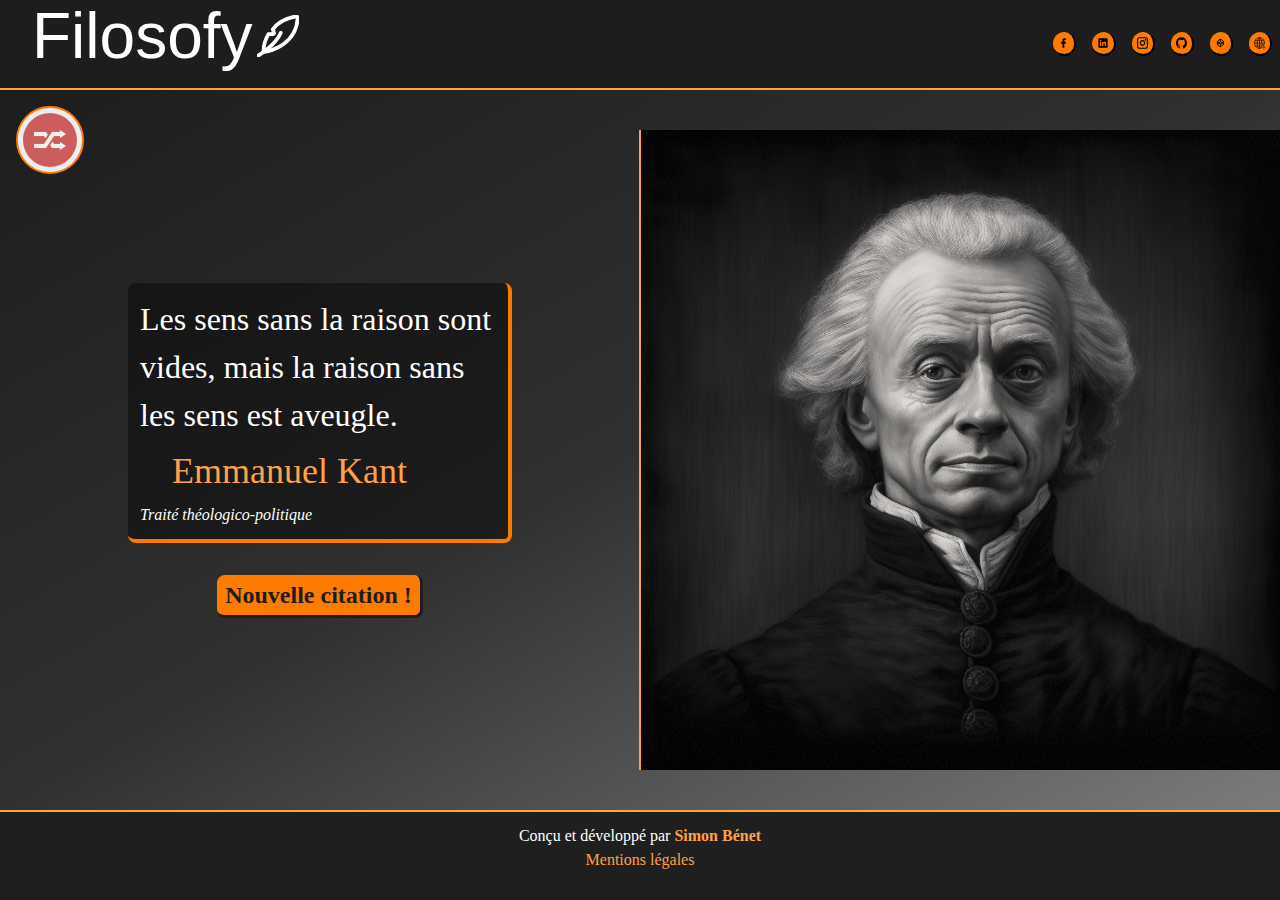
==== commit a21b802f: "responsive fix" ====
--- a/quotePage.html
+++ b/quotePage.html
@@ -1,5 +1,5 @@
 <!DOCTYPE html>
-<html lang="fr">
+<html lang="fr" id="quoteHtml">
 <head>
     <meta charset="UTF-8">
     <meta http-equiv="X-UA-Compatible" content="IE=edge">
--- a/assets/css/styles.min.css
+++ b/assets/css/styles.min.css
@@ -1 +1 @@
-html,body,div,span,object,iframe,h1,h2,h3,h4,h5,h6,p,blockquote,pre,abbr,address,cite,code,del,dfn,em,img,ins,kbd,q,samp,small,strong,sub,sup,var,b,i,dl,dt,dd,ol,ul,li,fieldset,form,label,legend,table,caption,tbody,tfoot,thead,tr,th,td,article,aside,canvas,details,figcaption,figure,footer,header,hgroup,menu,nav,section,summary,time,mark,audio,video{margin:0;padding:0;border:0;outline:0;font-size:100%;vertical-align:baseline;background:rgba(0,0,0,0)}body{line-height:1}article,aside,details,figcaption,figure,footer,header,hgroup,menu,nav,section{display:block}nav ul{list-style:none}blockquote,q{quotes:none}blockquote:before,blockquote:after,q:before,q:after{content:none}a{margin:0;padding:0;font-size:100%;vertical-align:baseline;background:rgba(0,0,0,0)}ins{background-color:#ff9;color:#000;text-decoration:none}mark{background-color:#ff9;color:#000;font-style:italic;font-weight:bold}del{text-decoration:line-through}abbr[title],dfn[title]{border-bottom:1px dotted;cursor:help}table{border-collapse:collapse;border-spacing:0}hr{display:block;height:1px;border:0;border-top:1px solid #ccc;margin:1em 0;padding:0}input,select{vertical-align:middle}img{max-width:100%}html{height:100dvh;font-family:"Century Gothic";overflow-x:hidden}body{overflow:hidden;height:100%;display:grid;grid-template-rows:1fr 8fr 1fr;line-height:1.5rem;color:#fff}@media(min-width: 1025px){body a,body button{cursor:pointer}}header{border-bottom:2px solid #ffa149;background-color:#1d1d1d}@media(min-width: 1025px){header{display:grid;grid-template-columns:4.5fr 5.5fr;align-items:center;justify-content:center}}header #logoContainer{position:absolute;display:flex;place-items:center;gap:0 .25rem;top:1.5rem;left:1.5rem}@media(min-width: 768px){header #logoContainer{top:2rem;left:2rem}}@media(min-width: 1025px){header #logoContainer{position:inherit;margin-left:2rem;font-size:4rem}}header #logoContainer a{font-size:3rem;color:#fff;text-decoration:none}header #logoContainer p{font-family:"Nickainley",sans-serif;font-size:2rem}@media(min-width: 768px){header #logoContainer p{font-size:4rem}}header #logoContainer img{width:24px}@media(min-width: 768px){header #logoContainer img{width:38px}}@media(min-width: 1025px){header #logoContainer img{width:42px}}header #burgerMenuMainContainer{position:relative}header #burgerMenuMainContainer #burgerMenuOpenerContainer{position:absolute;right:0;top:0}@media(min-width: 1025px){header #burgerMenuMainContainer #burgerMenuOpenerContainer{display:none}}header #burgerMenuMainContainer #burgerMenuOpenerContainer .bgMenuBar{width:64px;height:2px;background-color:#fff;margin:1rem}header #burgerMenuMainContainer #burgerMenuContentContainer{display:grid;grid-template-rows:1fr 1fr 1fr;gap:1rem;position:absolute;top:0;right:-600px;width:fit-content;overflow:hidden;background-color:#1d1d1d;border-left:solid #ffa149 2px;border-bottom:solid #ffa149 2px;z-index:3000;transition:.6s}@media(min-width: 1025px){header #burgerMenuMainContainer #burgerMenuContentContainer{place-items:center;grid-template-rows:inherit;grid-template-columns:1fr 1fr 1fr;gap:inherit;position:inherit;top:inherit;right:inherit;border:inherit;height:inherit}}header #burgerMenuMainContainer #burgerMenuContentContainer #closeBurgerMenu{color:#ff7b00;font-weight:bolder;font-size:2.5rem;justify-self:end;margin:1rem 1rem 0 0}@media(min-width: 1025px){header #burgerMenuMainContainer #burgerMenuContentContainer #closeBurgerMenu{display:none}}header #burgerMenuMainContainer #burgerMenuContentContainer #searchForm{display:grid;place-items:center;grid-template-columns:1fr 1fr 1fr;grid-template-rows:1fr 1fr;margin:0 1rem;font-size:.75rem}@media(min-width: 1025px){header #burgerMenuMainContainer #burgerMenuContentContainer #searchForm{grid-column:1/3;display:flex;gap:0 1rem}}header #burgerMenuMainContainer #burgerMenuContentContainer #searchForm #searchLabel{background-color:#272727;border:solid #ff7b00 1px;border-radius:.5rem;height:fit-content;grid-column:1/4;padding:.5rem}@media(min-width: 1025px){header #burgerMenuMainContainer #burgerMenuContentContainer #searchForm #searchLabel{font-size:1rem}}header #burgerMenuMainContainer #burgerMenuContentContainer #searchForm #searchInput{background-color:#fff;border:solid #ff7b00 2px;border-radius:.5rem;color:#000;width:fit-content;height:fit-content;padding:.5rem;grid-column:1/3;margin:0 auto}@media(min-width: 1025px){header #burgerMenuMainContainer #burgerMenuContentContainer #searchForm #searchInput{font-size:1rem}}header #burgerMenuMainContainer #burgerMenuContentContainer #searchForm #searchBtn{display:flex;place-content:center;width:fit-content;height:fit-content;background-color:#ff7b00;border:none;border-bottom:solid 4px #000;border-right:solid 4px #000;border-radius:.5rem;color:#1d1d1d;padding:.25rem;grid-column:3/3}header #burgerMenuMainContainer #burgerMenuContentContainer #searchForm #searchBtn #glassIcon{width:24px}@media(min-width: 1025px){header #burgerMenuMainContainer #burgerMenuContentContainer #searchForm #searchBtn #glassIcon{width:32px}}header #burgerMenuMainContainer #burgerMenuContentContainer #contactIconsContainer{display:flex;margin:0 auto}@media(min-width: 1025px){header #burgerMenuMainContainer #burgerMenuContentContainer #contactIconsContainer{grid-column:3/3}}header #burgerMenuMainContainer #burgerMenuContentContainer #contactIconsContainer .externLink{display:flex;place-content:center;margin:1rem .5rem;background-color:#ff7b00;border-bottom:solid 2px #000;border-right:solid 2px #000;height:fit-content;width:fit-content;padding:.25rem;border-radius:100%}header #burgerMenuMainContainer #burgerMenuContentContainer #contactIconsContainer .externLink .externLinkIcons{width:24px;padding:0;margin:0}@media(min-width: 1025px){header #burgerMenuMainContainer #burgerMenuContentContainer #contactIconsContainer .externLink .externLinkIcons{width:32px}}header #burgerMenuMainContainer .hideBurgerMenu{right:0px !important;transition:.6s}footer{display:grid;place-content:center;background-color:#1f1f1f;text-align:center;border-top:solid #ffa149 2px}@media(min-width: 1025px){footer{padding-bottom:1rem}}footer a{color:#ffa149;text-decoration:none}#homeMain{display:grid;position:relative;overflow:hidden;place-content:center;background:center/cover no-repeat url(/assets/img/home_bcg_img2.png)}@media(min-width: 1025px){#homeMain{grid-template-columns:1fr 1fr;background:inherit;background:linear-gradient(to left top, #7a7a7a 1%, #303030, #1d1d1d)}}#homeMain #introductionContainer{display:grid;place-items:center;margin:0 1rem;line-height:2rem;border-radius:1rem;font-size:1.5rem;background-color:rgba(0,0,0,.65);border:solid #000 2px}@media(min-width: 1025px){#homeMain #introductionContainer{background-color:inherit;border:inherit}}#homeMain #introductionContainer #title{font-size:2rem;margin:1rem 0}@media(min-width: 1025px){#homeMain #introductionContainer #title{margin:inherit;font-size:4rem}}#homeMain #introductionContainer #introduction{padding:1rem}@media(min-width: 1025px){#homeMain #introductionContainer #introduction{padding:4rem 2rem 4rem 4rem}}#homeMain #introductionContainer #introduction strong{font-size:larger;color:#ff7b00}#homeMain #introductionContainer #homeCta{all:unset;text-align:end;margin:1rem auto;border-right:solid #ff7b00 4px;border-bottom:solid #ff7b00 4px;color:#fff;background-color:#1d1d1d;padding:.5rem;border-radius:.5rem}@media(min-width: 1025px){#homeMain #introductionContainer #homeCta{margin:0rem auto 4rem auto;background-color:#fff;border-right:solid #000 4px;border-bottom:solid #000 4px;color:#1d1d1d;cursor:pointer}}#homeMain #homeBcgImg{display:none}@media(min-width: 1025px){#homeMain #homeBcgImg{display:block;object-fit:cover;position:absolute;border-left:solid 2px #ffa149;right:0;top:0;width:50%}}#homeMain #homeQuoteContainer{display:none}@media(min-width: 1025px){#homeMain #homeQuoteContainer{display:block;position:absolute;bottom:0px;left:0px;margin-left:1rem;padding:.5rem;border-radius:.5rem;font-size:.75rem;font-size:1.25rem;margin-bottom:.5rem;width:25%;line-height:2rem}}#homeMain #homeQuoteContainer figcaption{line-height:1.5rem;font-weight:bold;margin-left:2rem}#quotePageMain{display:grid;grid-template-rows:4fr 5fr 1fr;place-items:center;overflow:hidden;background:linear-gradient(to left top, #7a7a7a 1%, #303030, #1d1d1d);position:relative}@media(min-width: 1025px){#quotePageMain{display:grid;grid-template-columns:1fr 1fr;grid-template-rows:none}}#quotePageMain #authorImg{width:100%;border-bottom:#ffa149 solid 2px;max-width:375px;max-height:375px;object-fit:cover}@media(min-width: 768px){#quotePageMain #authorImg{max-width:inherit;max-height:500px}}@media(min-width: 1025px){#quotePageMain #authorImg{border-left:#ffa149 solid 2px;grid-column:2/2;border-bottom:inherit;max-width:inherit;max-height:inherit}}#quotePageMain #blockquoteMainContainer{grid-column:1/2;display:grid;gap:1.5rem 0;margin:1rem}@media(min-width: 768px){#quotePageMain #blockquoteMainContainer{margin:4rem}}@media(min-width: 1025px){#quotePageMain #blockquoteMainContainer{display:inherit;grid-column:inherit;grid-row:1/2;margin:8rem;gap:2rem 0}}#quotePageMain #blockquoteMainContainer #blockquoteContainer{border-right:solid 4px #ff7b00;border-bottom:solid 4px #ff7b00;border-radius:.5rem;padding:.75rem;background:rgba(0,0,0,.4)}#quotePageMain #blockquoteMainContainer #blockquoteContainer .quote{font-size:1rem;line-height:1.5rem}@media(min-width: 1025px){#quotePageMain #blockquoteMainContainer #blockquoteContainer .quote{font-size:2rem;line-height:3rem}}#quotePageMain #blockquoteMainContainer #blockquoteContainer .author{font-size:1.25rem;display:flex;flex-direction:column;margin-left:2rem;color:#ffa149}@media(min-width: 1025px){#quotePageMain #blockquoteMainContainer #blockquoteContainer .author{font-size:2.25rem;line-height:4rem}}#quotePageMain #blockquoteMainContainer #blockquoteContainer .author .book{font-size:1.5rem;font-weight:bold;text-decoration:underline;text-align:end;margin-right:1rem}@media(min-width: 1025px){#quotePageMain #blockquoteMainContainer #blockquoteContainer .author .book{font-size:2.5rem}}#quotePageMain #blockquoteMainContainer #btnContainer{display:grid;place-items:center}#quotePageMain #blockquoteMainContainer #btnContainer #newQuoteBtn,#quotePageMain #blockquoteMainContainer #btnContainer #redirectionBtn{all:unset;background-color:#ff7b00;border-right:solid #1d1d1d 3px;border-bottom:solid #1d1d1d 3px;border-radius:.5rem;padding:.25rem;color:#1d1d1d;font-weight:bolder}@media(min-width: 768px){#quotePageMain #blockquoteMainContainer #btnContainer #newQuoteBtn,#quotePageMain #blockquoteMainContainer #btnContainer #redirectionBtn{font-size:1.25rem}}@media(min-width: 1025px){#quotePageMain #blockquoteMainContainer #btnContainer #newQuoteBtn,#quotePageMain #blockquoteMainContainer #btnContainer #redirectionBtn{cursor:pointer;padding:.5rem;font-size:1.5rem}}#quotePageMain #blockquoteMainContainer #btnContainer #redirectionBtn{display:flex}#quotePageMain #blockquoteMainContainer #btnContainer #redirectionBtn img{width:24px}#quotePageMain #autoGenerationContainer{position:absolute;top:1rem;left:1rem;display:flex;place-items:center;gap:1rem}@media(min-width: 1025px){#quotePageMain #autoGenerationContainer{gap:2rem}}#quotePageMain #autoGenerationContainer #quoteAutoGenerationBtn{all:unset;display:flex;place-content:center;border:solid #ff7b00 2px;border-radius:100%}@media(min-width: 1025px){#quotePageMain #autoGenerationContainer #quoteAutoGenerationBtn{cursor:pointer}}#quotePageMain #autoGenerationContainer #quoteAutoGenerationBtn #randomIcon{display:block;width:32px}@media(min-width: 768px){#quotePageMain #autoGenerationContainer #quoteAutoGenerationBtn #randomIcon{width:48px}}@media(min-width: 1025px){#quotePageMain #autoGenerationContainer #quoteAutoGenerationBtn #randomIcon{width:64px}}#quotePageMain #autoGenerationContainer #autoGenerationBtnLabel{display:none;font-size:.75rem;border:solid #ff7b00 1px;color:#ffa149;padding:.25rem;border-radius:.5rem;background-color:#303030}#quotePageMain #autoGenerationContainer #autoGenerationBtnLabel:active{transform:translateX(2px) translateX(2px)}/*# sourceMappingURL=styles.min.css.map */+html,body,div,span,object,iframe,h1,h2,h3,h4,h5,h6,p,blockquote,pre,abbr,address,cite,code,del,dfn,em,img,ins,kbd,q,samp,small,strong,sub,sup,var,b,i,dl,dt,dd,ol,ul,li,fieldset,form,label,legend,table,caption,tbody,tfoot,thead,tr,th,td,article,aside,canvas,details,figcaption,figure,footer,header,hgroup,menu,nav,section,summary,time,mark,audio,video{margin:0;padding:0;border:0;outline:0;font-size:100%;vertical-align:baseline;background:rgba(0,0,0,0)}body{line-height:1}article,aside,details,figcaption,figure,footer,header,hgroup,menu,nav,section{display:block}nav ul{list-style:none}blockquote,q{quotes:none}blockquote:before,blockquote:after,q:before,q:after{content:none}a{margin:0;padding:0;font-size:100%;vertical-align:baseline;background:rgba(0,0,0,0)}ins{background-color:#ff9;color:#000;text-decoration:none}mark{background-color:#ff9;color:#000;font-style:italic;font-weight:bold}del{text-decoration:line-through}abbr[title],dfn[title]{border-bottom:1px dotted;cursor:help}table{border-collapse:collapse;border-spacing:0}hr{display:block;height:1px;border:0;border-top:1px solid #ccc;margin:1em 0;padding:0}input,select{vertical-align:middle}img{max-width:100%}html{font-family:"Century Gothic";overflow-x:hidden}@media(min-width: 360px){html{height:100dvh}}#quoteHtml{height:inherit}@media(min-width: 768px){#quoteHtml{height:100dvh}}body{overflow:hidden;display:grid;grid-template-rows:1fr 8fr 1fr;line-height:1.5rem;color:#fff}@media(min-width: 360px){body{height:100%}}@media(min-width: 1025px){body a,body button{cursor:pointer}}header{border-bottom:2px solid #ffa149;background-color:#1d1d1d}@media(min-width: 1025px){header{display:grid;grid-template-columns:4.5fr 5.5fr;align-items:center;justify-content:center}}header #logoContainer{top:1.5rem;left:1.5rem;position:absolute;display:flex;place-items:center;gap:0 .25rem;margin-bottom:1rem}@media(min-width: 768px){header #logoContainer{top:2rem;left:2rem}}@media(min-width: 1025px){header #logoContainer{position:inherit;margin-left:2rem;font-size:4rem}}header #logoContainer a{font-size:3rem;color:#fff;text-decoration:none}header #logoContainer p{font-family:"Nickainley",sans-serif;font-size:2rem}@media(min-width: 768px){header #logoContainer p{font-size:3rem}}@media(min-width: 1025px){header #logoContainer p{font-size:4rem}}header #logoContainer img{width:24px}@media(min-width: 768px){header #logoContainer img{width:38px}}@media(min-width: 1025px){header #logoContainer img{width:42px}}header #burgerMenuMainContainer{position:relative}header #burgerMenuMainContainer #burgerMenuOpenerContainer{position:absolute;right:1rem;top:1rem}@media(min-width: 360px){header #burgerMenuMainContainer #burgerMenuOpenerContainer{right:0rem;top:0rem}}@media(min-width: 768px){header #burgerMenuMainContainer #burgerMenuOpenerContainer{right:1rem;top:1rem}}@media(min-width: 1025px){header #burgerMenuMainContainer #burgerMenuOpenerContainer{display:none}}header #burgerMenuMainContainer #burgerMenuOpenerContainer .bgMenuBar{margin:.5rem;width:48px;height:3px;border-radius:1rem;background-color:#fff}@media(min-width: 360px){header #burgerMenuMainContainer #burgerMenuOpenerContainer .bgMenuBar{margin:1rem;width:64px}}header #burgerMenuMainContainer #burgerMenuContentContainer{display:grid;grid-template-rows:1fr 1fr 1fr;gap:1rem;position:absolute;top:0;right:-600px;width:fit-content;overflow:hidden;background-color:#1d1d1d;border-left:solid #ffa149 2px;border-bottom:solid #ffa149 2px;z-index:3000;transition:.6s}@media(min-width: 1025px){header #burgerMenuMainContainer #burgerMenuContentContainer{place-items:center;grid-template-rows:inherit;grid-template-columns:1fr 1fr 1fr;gap:inherit;position:inherit;top:inherit;right:inherit;border:inherit;height:inherit}}header #burgerMenuMainContainer #burgerMenuContentContainer #closeBurgerMenu{color:#ff7b00;font-weight:bolder;font-size:2.5rem;justify-self:end;margin:1rem 1rem 0 0}@media(min-width: 1025px){header #burgerMenuMainContainer #burgerMenuContentContainer #closeBurgerMenu{display:none}}header #burgerMenuMainContainer #burgerMenuContentContainer #searchForm{display:grid;place-items:center;grid-template-columns:1fr 1fr 1fr;grid-template-rows:1fr 1fr;margin:0 1rem;font-size:.75rem}@media(min-width: 1025px){header #burgerMenuMainContainer #burgerMenuContentContainer #searchForm{grid-column:1/3;display:flex;gap:0 1rem}}header #burgerMenuMainContainer #burgerMenuContentContainer #searchForm #searchLabel{background-color:#272727;border:solid #ff7b00 1px;border-radius:.5rem;height:fit-content;grid-column:1/4;padding:.5rem}@media(min-width: 1025px){header #burgerMenuMainContainer #burgerMenuContentContainer #searchForm #searchLabel{font-size:1rem}}header #burgerMenuMainContainer #burgerMenuContentContainer #searchForm #searchInput{background-color:#fff;border:solid #ff7b00 2px;border-radius:.5rem;color:#000;width:fit-content;height:fit-content;padding:.5rem;grid-column:1/3;margin:0 auto}@media(min-width: 1025px){header #burgerMenuMainContainer #burgerMenuContentContainer #searchForm #searchInput{font-size:1rem}}header #burgerMenuMainContainer #burgerMenuContentContainer #searchForm #searchBtn{display:flex;place-content:center;width:fit-content;height:fit-content;background-color:#ff7b00;border:none;border-bottom:solid 4px #000;border-right:solid 4px #000;border-radius:.5rem;color:#1d1d1d;padding:.25rem;grid-column:3/3}header #burgerMenuMainContainer #burgerMenuContentContainer #searchForm #searchBtn #glassIcon{width:24px}@media(min-width: 1025px){header #burgerMenuMainContainer #burgerMenuContentContainer #searchForm #searchBtn #glassIcon{width:32px}}header #burgerMenuMainContainer #burgerMenuContentContainer #contactIconsContainer{display:flex;margin:0 auto}@media(min-width: 1025px){header #burgerMenuMainContainer #burgerMenuContentContainer #contactIconsContainer{grid-column:3/3}}header #burgerMenuMainContainer #burgerMenuContentContainer #contactIconsContainer .externLink{display:flex;place-content:center;margin:1rem .5rem;background-color:#ff7b00;border-bottom:solid 2px #000;border-right:solid 2px #000;height:fit-content;width:fit-content;padding:.25rem;border-radius:100%}header #burgerMenuMainContainer #burgerMenuContentContainer #contactIconsContainer .externLink .externLinkIcons{width:24px;padding:0;margin:0}@media(min-width: 1025px){header #burgerMenuMainContainer #burgerMenuContentContainer #contactIconsContainer .externLink .externLinkIcons{width:32px}}header #burgerMenuMainContainer .hideBurgerMenu{right:0px !important;transition:.6s}footer{display:grid;place-content:center;background-color:#1f1f1f;text-align:center;border-top:solid #ffa149 2px}@media(min-width: 1025px){footer{padding-bottom:1rem}}footer a{color:#ffa149;text-decoration:none}#homeMain{display:grid;position:relative;place-content:center;place-items:center;background:center/cover no-repeat url(/assets/img/home_bcg_img2.png)}@media(min-width: 1025px){#homeMain{overflow:hidden;grid-template-columns:1fr 1fr;background:inherit;background:linear-gradient(to left top, #7a7a7a 1%, #303030, #1d1d1d)}}#homeMain #introductionContainer{display:grid;place-items:center;margin:4rem 1rem;border-radius:1rem;background-color:rgba(0,0,0,.65);border:solid #000 2px;line-height:1.25rem}@media(min-width: 360px){#homeMain #introductionContainer{line-height:1.5rem;font-size:1.25rem;margin:0 1rem}}@media(min-width: 768px){#homeMain #introductionContainer{line-height:2rem;font-size:1.5rem}}@media(min-width: 1025px){#homeMain #introductionContainer{background-color:inherit;border:inherit}}#homeMain #introductionContainer #titleContainer{display:flex}#homeMain #introductionContainer #titleContainer #title{font-size:2rem;font-weight:lighter;margin:1rem 0;font-family:"Nickainley",sans-serif}@media(min-width: 768px){#homeMain #introductionContainer #titleContainer #title{font-size:3rem}}@media(min-width: 1025px){#homeMain #introductionContainer #titleContainer #title{font-size:4rem;margin:inherit}}#homeMain #introductionContainer #titleContainer img{width:24px}@media(min-width: 768px){#homeMain #introductionContainer #titleContainer img{width:38px}}@media(min-width: 1025px){#homeMain #introductionContainer #titleContainer img{width:42px}}#homeMain #introductionContainer #introduction{padding:1rem}@media(min-width: 1025px){#homeMain #introductionContainer #introduction{padding:4rem 2rem 4rem 4rem}}#homeMain #introductionContainer #introduction strong{font-size:larger;color:#ff7b00}#homeMain #introductionContainer #homeCta{all:unset;text-align:end;margin:1rem auto;border-right:solid #ff7b00 4px;border-bottom:solid #ff7b00 4px;color:#fff;background-color:#1d1d1d;padding:.5rem;border-radius:.5rem}@media(min-width: 1025px){#homeMain #introductionContainer #homeCta{margin:0rem auto 8rem auto;background-color:#fff;border-right:solid #000 4px;border-bottom:solid #000 4px;color:#1d1d1d;cursor:pointer}}@media(min-width: 1440px){#homeMain #introductionContainer #homeCta{margin:0rem auto 4rem auto}}#homeMain #homeBcgImg{display:none}@media(min-width: 1025px){#homeMain #homeBcgImg{display:block;object-fit:cover;position:absolute;border-left:solid 2px #ffa149;right:0;top:0;width:50%;height:100%}}#homeMain #homeQuoteContainer{display:none}@media(min-width: 1025px){#homeMain #homeQuoteContainer{display:block;position:absolute;bottom:0px;left:0px;margin-left:1rem;padding:.5rem;border-radius:.5rem;font-size:.75rem;font-size:1.25rem;margin-bottom:.5rem;width:25%;line-height:2rem}}#homeMain #homeQuoteContainer figcaption{line-height:1.5rem;font-weight:bold;margin-left:2rem}#quotePageMain{display:grid;grid-template-rows:5fr 5fr;place-items:center;place-content:center;overflow:hidden;background:linear-gradient(to left top, #7a7a7a 1%, #303030, #1d1d1d);position:relative}@media(min-width: 768px){#quotePageMain{grid-template-rows:none}}@media(min-width: 1025px){#quotePageMain{grid-template-columns:1fr 1fr}}#quotePageMain #authorImg{width:100%;border-bottom:#ffa149 solid 2px;object-fit:cover;height:100%}@media(min-width: 768px){#quotePageMain #authorImg{max-width:inherit}}@media(min-width: 1025px){#quotePageMain #authorImg{border-left:#ffa149 solid 2px;grid-column:2/2;border-bottom:inherit;max-height:inherit}}#quotePageMain #blockquoteMainContainer{grid-column:1/2;display:grid;gap:1.5rem 0;margin:1rem}@media(min-width: 768px){#quotePageMain #blockquoteMainContainer{margin:4rem}}@media(min-width: 1025px){#quotePageMain #blockquoteMainContainer{display:inherit;grid-column:inherit;grid-row:1/2;margin:8rem;gap:2rem 0}}#quotePageMain #blockquoteMainContainer #blockquoteContainer{border-right:solid 4px #ff7b00;border-bottom:solid 4px #ff7b00;border-radius:.5rem;padding:.75rem;background:rgba(0,0,0,.4)}#quotePageMain #blockquoteMainContainer #blockquoteContainer .quote{font-size:1rem;line-height:1.5rem}@media(min-width: 1025px){#quotePageMain #blockquoteMainContainer #blockquoteContainer .quote{font-size:2rem;line-height:3rem}}#quotePageMain #blockquoteMainContainer #blockquoteContainer .author{font-size:1.25rem;display:flex;flex-direction:column;margin-left:2rem;color:#ffa149}@media(min-width: 1025px){#quotePageMain #blockquoteMainContainer #blockquoteContainer .author{font-size:2.25rem;line-height:4rem}}#quotePageMain #blockquoteMainContainer #blockquoteContainer .author .book{font-size:4rem;font-weight:bold;text-decoration:underline;text-align:end;margin-right:1rem}@media(min-width: 1025px){#quotePageMain #blockquoteMainContainer #blockquoteContainer .author .book{font-size:2.5rem}}#quotePageMain #blockquoteMainContainer #btnContainer{display:grid;place-items:center}#quotePageMain #blockquoteMainContainer #btnContainer #newQuoteBtn,#quotePageMain #blockquoteMainContainer #btnContainer #redirectionBtn{font-size:1rem;all:unset;background-color:#ff7b00;border-right:solid #1d1d1d 3px;border-bottom:solid #1d1d1d 3px;border-radius:.5rem;color:#1d1d1d;font-weight:bolder;padding:.5rem}@media(min-width: 768px){#quotePageMain #blockquoteMainContainer #btnContainer #newQuoteBtn,#quotePageMain #blockquoteMainContainer #btnContainer #redirectionBtn{font-size:1.25rem}}@media(min-width: 1025px){#quotePageMain #blockquoteMainContainer #btnContainer #newQuoteBtn,#quotePageMain #blockquoteMainContainer #btnContainer #redirectionBtn{cursor:pointer;font-size:1.5rem}}#quotePageMain #blockquoteMainContainer #btnContainer #redirectionBtn{display:flex}#quotePageMain #blockquoteMainContainer #btnContainer #redirectionBtn img{width:24px}#quotePageMain #autoGenerationContainer{position:absolute;top:1rem;left:1rem;display:flex;place-items:center;gap:1rem}@media(min-width: 1025px){#quotePageMain #autoGenerationContainer{gap:2rem}}#quotePageMain #autoGenerationContainer #quoteAutoGenerationBtn{all:unset;display:flex;place-content:center;border:solid #ff7b00 2px;border-radius:100%}@media(min-width: 1025px){#quotePageMain #autoGenerationContainer #quoteAutoGenerationBtn{cursor:pointer}}#quotePageMain #autoGenerationContainer #quoteAutoGenerationBtn #randomIcon{display:block;width:32px}@media(min-width: 768px){#quotePageMain #autoGenerationContainer #quoteAutoGenerationBtn #randomIcon{width:48px}}@media(min-width: 1025px){#quotePageMain #autoGenerationContainer #quoteAutoGenerationBtn #randomIcon{width:64px}}#quotePageMain #autoGenerationContainer #autoGenerationBtnLabel{display:none;font-size:.75rem;border:solid #ff7b00 1px;color:#ffa149;padding:.25rem;border-radius:.5rem;background-color:#303030}#quotePageMain #autoGenerationContainer #autoGenerationBtnLabel:active{transform:translateX(2px) translateX(2px)}/*# sourceMappingURL=styles.min.css.map */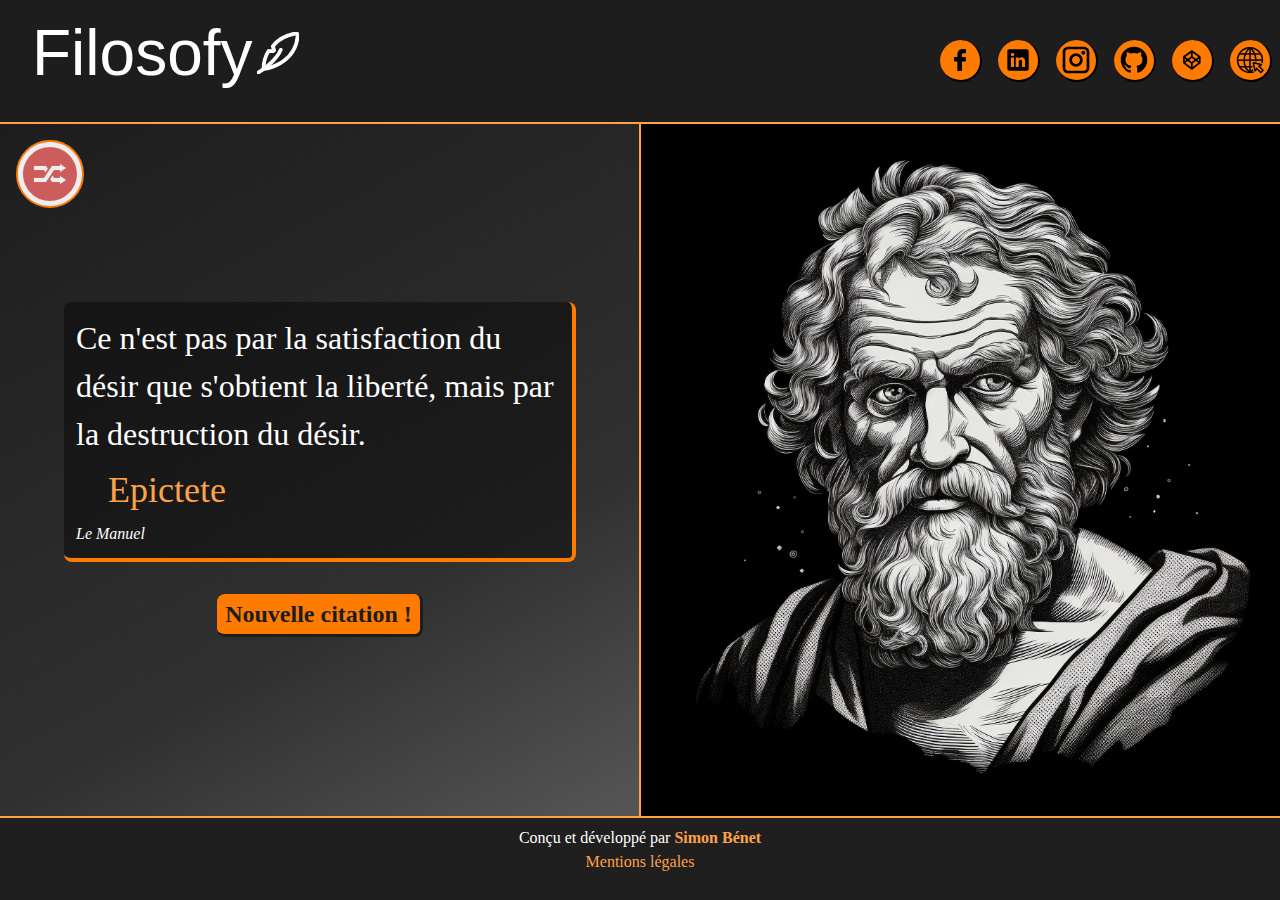
==== commit 97e9790d: "some modifications" ====
--- a/quotePage.html
+++ b/quotePage.html
@@ -23,54 +23,43 @@
             <a href="/index.html"><p>Filosofy</p></a>
             <img src="/assets/img/svg/feather.svg" alt="Feather svg icon">
         </div>
-        <div id="burgerMenuMainContainer">
-            <div id="burgerMenuOpenerContainer">
-                <div class="bgMenuBar" id="bgMenuBar1"></div>
-                <div class="bgMenuBar" id="bgMenuBar2"></div>
-                <div class="bgMenuBar" id="bgMenuBar3"></div>
-            </div>
-            <div id="burgerMenuContentContainer">
-                <div id="closeBurgerMenu" title="Cliquez pour fermer">x</div>
-                <!-- <form id="searchForm">
-                    <label id="searchLabel" for="searchInput">Faites une recherche par auteur ou par livre</label>
-                    <input id="searchInput" type="search" name="searchInput" aria-labelledby="searchInput" autocomplete="off" placeholder="Auteur, livre" required="" value="">   
-                    <button id="searchBtn" type="submit" title="Cliquez pour faire une recherche">
-                        <img id="glassIcon" src="/assets/img/svg/search.svg" alt="GO!">
-                    </button> 
-                </form> -->
-                <div id="contactIconsContainer">
-                    <a href="" class="externLink" rel="noopener noreferrer" target="_blank"><img class="externLinkIcons" title="Lien vers mon profil Facebook" src="/assets/img/svg/facebook.svg" alt="Icone de Facebook"></a>
-                    <a href="" class="externLink" title="Lien vers mon profil Linkedin" rel="noopener noreferrer" target="_blank"><img class="externLinkIcons" src="/assets/img/svg/linkedin.svg" alt="Ione de Linkedin" rel="noopener noreferrer" target="_blank"></a>
-                    <a href="" class="externLink" title="Lien vers mon profil Instagram" rel="noopener noreferrer" target="_blank"><img class="externLinkIcons" src="/assets/img/svg/instagram.svg" alt="Icone de Instagram"></a>
-                    <a href="" class="externLink" title="Lien vers mon profil Github" rel="noopener noreferrer" target="_blank"><img class="externLinkIcons" src="/assets/img/svg/github-black.svg" alt="Icone de github"></a>
-                    <a href="" class="externLink" title="Lien vers mon profil Codepen" rel="noopener noreferrer" target="_blank"><img class="externLinkIcons" src="/assets/img/svg/codepen-black.svg" alt="Icone de Codepen"></a>
-                    <a href="https://simonbenet.com/index.html" class="externLink"  title="Lien vers mon portefolio" rel="noopener noreferrer" target="_blank"><img class="externLinkIcons" src="/assets/img/svg/website.svg" alt="Icone de site web"></a>
-                </div>
+        <div id="burgerMenuOpenerContainer">
+            <div class="bgMenuBar" id="bgMenuBar1"></div>
+            <div class="bgMenuBar" id="bgMenuBar2"></div>
+            <div class="bgMenuBar" id="bgMenuBar3"></div>
+        </div>
+        <div id="burgerMenuContentContainer">
+            <div id="closeBurgerMenu" title="Cliquez pour fermer">x</div>
+            <!-- <form id="searchForm">
+                <label id="searchLabel" for="searchInput">Faites une recherche par auteur ou par livre</label>
+                <input id="searchInput" type="search" name="searchInput" aria-labelledby="searchInput" autocomplete="off" placeholder="Auteur, livre" required="" value="">   
+                <button id="searchBtn" type="submit" title="Cliquez pour faire une recherche">
+                    <img id="glassIcon" src="/assets/img/svg/search.svg" alt="GO!">
+                </button> 
+            </form> -->
+            <div id="contactIconsContainer">
+                <a href="" class="externLink" rel="noopener noreferrer" target="_blank"><img class="externLinkIcons" title="Lien vers mon profil Facebook" src="/assets/img/svg/facebook.svg" alt="Icone de Facebook"></a>
+                <a href="" class="externLink" title="Lien vers mon profil Linkedin" rel="noopener noreferrer" target="_blank"><img class="externLinkIcons" src="/assets/img/svg/linkedin.svg" alt="Ione de Linkedin" rel="noopener noreferrer" target="_blank"></a>
+                <a href="" class="externLink" title="Lien vers mon profil Instagram" rel="noopener noreferrer" target="_blank"><img class="externLinkIcons" src="/assets/img/svg/instagram.svg" alt="Icone de Instagram"></a>
+                <a href="" class="externLink" title="Lien vers mon profil Github" rel="noopener noreferrer" target="_blank"><img class="externLinkIcons" src="/assets/img/svg/github-black.svg" alt="Icone de github"></a>
+                <a href="" class="externLink" title="Lien vers mon profil Codepen" rel="noopener noreferrer" target="_blank"><img class="externLinkIcons" src="/assets/img/svg/codepen-black.svg" alt="Icone de Codepen"></a>
+                <a href="https://simonbenet.com/index.html" class="externLink"  title="Lien vers mon portefolio" rel="noopener noreferrer" target="_blank"><img class="externLinkIcons" src="/assets/img/svg/website.svg" alt="Icone de site web"></a>
             </div>
         </div>
     </header>
     <main id="quotePageMain">
-        <img id="authorImg">
         <div id="autoGenerationContainer">
             <button id="quoteAutoGenerationBtn" title="Cliquez pour activer la génération de citation aléatoire toutes les 10 secondes"><img src="/assets/img/svg/random.svg" id="randomIcon" alt="Icone 'aléatoire'"></button>
             <span id="autoGenerationBtnLabel"></span>
         </div>
         <div id="blockquoteMainContainer">
-            <!-- <blockquote id="quote" cite="">"Connais toi, toi même."</blockquote>
-            <figcaption id="author">Socrate,
-                <cite id="book">Le Banquet</cite>
-            </figcaption> -->
-            <div id="blockquoteContainer">
-                <!-- <blockquote id="quote" cite="">"Ce n'est pas par la satisfaction du désir que s'obtient la liberté, mais par la destruction du désir."</blockquote>
-                <figcaption id="author">Epictète,
-                <cite id="book">Le Manuel</cite>
-                </figcaption> -->
-            </div>
+            <div id="blockquoteContainer"></div>
             <div id="btnContainer">
                 <button id="newQuoteBtn" title="Cliquez pour générer une nouvelle citation">Nouvelle citation !</button>
                 <!-- <a href="" rel="noopener noreferrer" target="_blank" id="redirectionBtn" title="Cliquez pour trouver le livre sur"><p>Trouver le livre</p><img src="/assets/img/svg/link.svg" alt="Icone de redirection externe"></a> -->
             </div>
         </div>
+        <img id="authorImg">
     </main>
     <footer class="default">
         <p>Conçu et développé par <a href="https://simonbenet.com/index.html" title="Lien vers mon site officiel" rel="noopener noreferrer" target="_blank" ><strong>Simon Bénet</strong></a></p>
--- a/assets/css/styles.min.css
+++ b/assets/css/styles.min.css
@@ -1 +1 @@
-html,body,div,span,object,iframe,h1,h2,h3,h4,h5,h6,p,blockquote,pre,abbr,address,cite,code,del,dfn,em,img,ins,kbd,q,samp,small,strong,sub,sup,var,b,i,dl,dt,dd,ol,ul,li,fieldset,form,label,legend,table,caption,tbody,tfoot,thead,tr,th,td,article,aside,canvas,details,figcaption,figure,footer,header,hgroup,menu,nav,section,summary,time,mark,audio,video{margin:0;padding:0;border:0;outline:0;font-size:100%;vertical-align:baseline;background:rgba(0,0,0,0)}body{line-height:1}article,aside,details,figcaption,figure,footer,header,hgroup,menu,nav,section{display:block}nav ul{list-style:none}blockquote,q{quotes:none}blockquote:before,blockquote:after,q:before,q:after{content:none}a{margin:0;padding:0;font-size:100%;vertical-align:baseline;background:rgba(0,0,0,0)}ins{background-color:#ff9;color:#000;text-decoration:none}mark{background-color:#ff9;color:#000;font-style:italic;font-weight:bold}del{text-decoration:line-through}abbr[title],dfn[title]{border-bottom:1px dotted;cursor:help}table{border-collapse:collapse;border-spacing:0}hr{display:block;height:1px;border:0;border-top:1px solid #ccc;margin:1em 0;padding:0}input,select{vertical-align:middle}img{max-width:100%}html{font-family:"Century Gothic";overflow-x:hidden}@media(min-width: 360px){html{height:100dvh}}#quoteHtml{height:inherit}@media(min-width: 768px){#quoteHtml{height:100dvh}}body{overflow:hidden;display:grid;grid-template-rows:1fr 8fr 1fr;line-height:1.5rem;color:#fff}@media(min-width: 360px){body{height:100%}}@media(min-width: 1025px){body a,body button{cursor:pointer}}header{border-bottom:2px solid #ffa149;background-color:#1d1d1d}@media(min-width: 1025px){header{display:grid;grid-template-columns:4.5fr 5.5fr;align-items:center;justify-content:center}}header #logoContainer{top:1.5rem;left:1.5rem;position:absolute;display:flex;place-items:center;gap:0 .25rem;margin-bottom:1rem}@media(min-width: 768px){header #logoContainer{top:2rem;left:2rem}}@media(min-width: 1025px){header #logoContainer{position:inherit;margin-left:2rem;font-size:4rem}}header #logoContainer a{font-size:3rem;color:#fff;text-decoration:none}header #logoContainer p{font-family:"Nickainley",sans-serif;font-size:2rem}@media(min-width: 768px){header #logoContainer p{font-size:3rem}}@media(min-width: 1025px){header #logoContainer p{font-size:4rem}}header #logoContainer img{width:24px}@media(min-width: 768px){header #logoContainer img{width:38px}}@media(min-width: 1025px){header #logoContainer img{width:42px}}header #burgerMenuMainContainer{position:relative}header #burgerMenuMainContainer #burgerMenuOpenerContainer{position:absolute;right:1rem;top:1rem}@media(min-width: 360px){header #burgerMenuMainContainer #burgerMenuOpenerContainer{right:0rem;top:0rem}}@media(min-width: 768px){header #burgerMenuMainContainer #burgerMenuOpenerContainer{right:1rem;top:1rem}}@media(min-width: 1025px){header #burgerMenuMainContainer #burgerMenuOpenerContainer{display:none}}header #burgerMenuMainContainer #burgerMenuOpenerContainer .bgMenuBar{margin:.5rem;width:48px;height:3px;border-radius:1rem;background-color:#fff}@media(min-width: 360px){header #burgerMenuMainContainer #burgerMenuOpenerContainer .bgMenuBar{margin:1rem;width:64px}}header #burgerMenuMainContainer #burgerMenuContentContainer{display:grid;grid-template-rows:1fr 1fr 1fr;gap:1rem;position:absolute;top:0;right:-600px;width:fit-content;overflow:hidden;background-color:#1d1d1d;border-left:solid #ffa149 2px;border-bottom:solid #ffa149 2px;z-index:3000;transition:.6s}@media(min-width: 1025px){header #burgerMenuMainContainer #burgerMenuContentContainer{place-items:center;grid-template-rows:inherit;grid-template-columns:1fr 1fr 1fr;gap:inherit;position:inherit;top:inherit;right:inherit;border:inherit;height:inherit}}header #burgerMenuMainContainer #burgerMenuContentContainer #closeBurgerMenu{color:#ff7b00;font-weight:bolder;font-size:2.5rem;justify-self:end;margin:1rem 1rem 0 0}@media(min-width: 1025px){header #burgerMenuMainContainer #burgerMenuContentContainer #closeBurgerMenu{display:none}}header #burgerMenuMainContainer #burgerMenuContentContainer #searchForm{display:grid;place-items:center;grid-template-columns:1fr 1fr 1fr;grid-template-rows:1fr 1fr;margin:0 1rem;font-size:.75rem}@media(min-width: 1025px){header #burgerMenuMainContainer #burgerMenuContentContainer #searchForm{grid-column:1/3;display:flex;gap:0 1rem}}header #burgerMenuMainContainer #burgerMenuContentContainer #searchForm #searchLabel{background-color:#272727;border:solid #ff7b00 1px;border-radius:.5rem;height:fit-content;grid-column:1/4;padding:.5rem}@media(min-width: 1025px){header #burgerMenuMainContainer #burgerMenuContentContainer #searchForm #searchLabel{font-size:1rem}}header #burgerMenuMainContainer #burgerMenuContentContainer #searchForm #searchInput{background-color:#fff;border:solid #ff7b00 2px;border-radius:.5rem;color:#000;width:fit-content;height:fit-content;padding:.5rem;grid-column:1/3;margin:0 auto}@media(min-width: 1025px){header #burgerMenuMainContainer #burgerMenuContentContainer #searchForm #searchInput{font-size:1rem}}header #burgerMenuMainContainer #burgerMenuContentContainer #searchForm #searchBtn{display:flex;place-content:center;width:fit-content;height:fit-content;background-color:#ff7b00;border:none;border-bottom:solid 4px #000;border-right:solid 4px #000;border-radius:.5rem;color:#1d1d1d;padding:.25rem;grid-column:3/3}header #burgerMenuMainContainer #burgerMenuContentContainer #searchForm #searchBtn #glassIcon{width:24px}@media(min-width: 1025px){header #burgerMenuMainContainer #burgerMenuContentContainer #searchForm #searchBtn #glassIcon{width:32px}}header #burgerMenuMainContainer #burgerMenuContentContainer #contactIconsContainer{display:flex;margin:0 auto}@media(min-width: 1025px){header #burgerMenuMainContainer #burgerMenuContentContainer #contactIconsContainer{grid-column:3/3}}header #burgerMenuMainContainer #burgerMenuContentContainer #contactIconsContainer .externLink{display:flex;place-content:center;margin:1rem .5rem;background-color:#ff7b00;border-bottom:solid 2px #000;border-right:solid 2px #000;height:fit-content;width:fit-content;padding:.25rem;border-radius:100%}header #burgerMenuMainContainer #burgerMenuContentContainer #contactIconsContainer .externLink .externLinkIcons{width:24px;padding:0;margin:0}@media(min-width: 1025px){header #burgerMenuMainContainer #burgerMenuContentContainer #contactIconsContainer .externLink .externLinkIcons{width:32px}}header #burgerMenuMainContainer .hideBurgerMenu{right:0px !important;transition:.6s}footer{display:grid;place-content:center;background-color:#1f1f1f;text-align:center;border-top:solid #ffa149 2px}@media(min-width: 1025px){footer{padding-bottom:1rem}}footer a{color:#ffa149;text-decoration:none}#homeMain{display:grid;position:relative;place-content:center;place-items:center;background:center/cover no-repeat url(/assets/img/home_bcg_img2.png)}@media(min-width: 1025px){#homeMain{overflow:hidden;grid-template-columns:1fr 1fr;background:inherit;background:linear-gradient(to left top, #7a7a7a 1%, #303030, #1d1d1d)}}#homeMain #introductionContainer{display:grid;place-items:center;margin:4rem 1rem;border-radius:1rem;background-color:rgba(0,0,0,.65);border:solid #000 2px;line-height:1.25rem}@media(min-width: 360px){#homeMain #introductionContainer{line-height:1.5rem;font-size:1.25rem;margin:0 1rem}}@media(min-width: 768px){#homeMain #introductionContainer{line-height:2rem;font-size:1.5rem}}@media(min-width: 1025px){#homeMain #introductionContainer{background-color:inherit;border:inherit}}#homeMain #introductionContainer #titleContainer{display:flex}#homeMain #introductionContainer #titleContainer #title{font-size:2rem;font-weight:lighter;margin:1rem 0;font-family:"Nickainley",sans-serif}@media(min-width: 768px){#homeMain #introductionContainer #titleContainer #title{font-size:3rem}}@media(min-width: 1025px){#homeMain #introductionContainer #titleContainer #title{font-size:4rem;margin:inherit}}#homeMain #introductionContainer #titleContainer img{width:24px}@media(min-width: 768px){#homeMain #introductionContainer #titleContainer img{width:38px}}@media(min-width: 1025px){#homeMain #introductionContainer #titleContainer img{width:42px}}#homeMain #introductionContainer #introduction{padding:1rem}@media(min-width: 1025px){#homeMain #introductionContainer #introduction{padding:4rem 2rem 4rem 4rem}}#homeMain #introductionContainer #introduction strong{font-size:larger;color:#ff7b00}#homeMain #introductionContainer #homeCta{all:unset;text-align:end;margin:1rem auto;border-right:solid #ff7b00 4px;border-bottom:solid #ff7b00 4px;color:#fff;background-color:#1d1d1d;padding:.5rem;border-radius:.5rem}@media(min-width: 1025px){#homeMain #introductionContainer #homeCta{margin:0rem auto 8rem auto;background-color:#fff;border-right:solid #000 4px;border-bottom:solid #000 4px;color:#1d1d1d;cursor:pointer}}@media(min-width: 1440px){#homeMain #introductionContainer #homeCta{margin:0rem auto 4rem auto}}#homeMain #homeBcgImg{display:none}@media(min-width: 1025px){#homeMain #homeBcgImg{display:block;object-fit:cover;position:absolute;border-left:solid 2px #ffa149;right:0;top:0;width:50%;height:100%}}#homeMain #homeQuoteContainer{display:none}@media(min-width: 1025px){#homeMain #homeQuoteContainer{display:block;position:absolute;bottom:0px;left:0px;margin-left:1rem;padding:.5rem;border-radius:.5rem;font-size:.75rem;font-size:1.25rem;margin-bottom:.5rem;width:25%;line-height:2rem}}#homeMain #homeQuoteContainer figcaption{line-height:1.5rem;font-weight:bold;margin-left:2rem}#quotePageMain{display:grid;grid-template-rows:5fr 5fr;place-items:center;place-content:center;overflow:hidden;background:linear-gradient(to left top, #7a7a7a 1%, #303030, #1d1d1d);position:relative}@media(min-width: 768px){#quotePageMain{grid-template-rows:none}}@media(min-width: 1025px){#quotePageMain{grid-template-columns:1fr 1fr}}#quotePageMain #authorImg{width:100%;border-bottom:#ffa149 solid 2px;object-fit:cover;height:100%}@media(min-width: 768px){#quotePageMain #authorImg{max-width:inherit}}@media(min-width: 1025px){#quotePageMain #authorImg{border-left:#ffa149 solid 2px;grid-column:2/2;border-bottom:inherit;max-height:inherit}}#quotePageMain #blockquoteMainContainer{grid-column:1/2;display:grid;gap:1.5rem 0;margin:1rem}@media(min-width: 768px){#quotePageMain #blockquoteMainContainer{margin:4rem}}@media(min-width: 1025px){#quotePageMain #blockquoteMainContainer{display:inherit;grid-column:inherit;grid-row:1/2;margin:8rem;gap:2rem 0}}#quotePageMain #blockquoteMainContainer #blockquoteContainer{border-right:solid 4px #ff7b00;border-bottom:solid 4px #ff7b00;border-radius:.5rem;padding:.75rem;background:rgba(0,0,0,.4)}#quotePageMain #blockquoteMainContainer #blockquoteContainer .quote{font-size:1rem;line-height:1.5rem}@media(min-width: 1025px){#quotePageMain #blockquoteMainContainer #blockquoteContainer .quote{font-size:2rem;line-height:3rem}}#quotePageMain #blockquoteMainContainer #blockquoteContainer .author{font-size:1.25rem;display:flex;flex-direction:column;margin-left:2rem;color:#ffa149}@media(min-width: 1025px){#quotePageMain #blockquoteMainContainer #blockquoteContainer .author{font-size:2.25rem;line-height:4rem}}#quotePageMain #blockquoteMainContainer #blockquoteContainer .author .book{font-size:4rem;font-weight:bold;text-decoration:underline;text-align:end;margin-right:1rem}@media(min-width: 1025px){#quotePageMain #blockquoteMainContainer #blockquoteContainer .author .book{font-size:2.5rem}}#quotePageMain #blockquoteMainContainer #btnContainer{display:grid;place-items:center}#quotePageMain #blockquoteMainContainer #btnContainer #newQuoteBtn,#quotePageMain #blockquoteMainContainer #btnContainer #redirectionBtn{font-size:1rem;all:unset;background-color:#ff7b00;border-right:solid #1d1d1d 3px;border-bottom:solid #1d1d1d 3px;border-radius:.5rem;color:#1d1d1d;font-weight:bolder;padding:.5rem}@media(min-width: 768px){#quotePageMain #blockquoteMainContainer #btnContainer #newQuoteBtn,#quotePageMain #blockquoteMainContainer #btnContainer #redirectionBtn{font-size:1.25rem}}@media(min-width: 1025px){#quotePageMain #blockquoteMainContainer #btnContainer #newQuoteBtn,#quotePageMain #blockquoteMainContainer #btnContainer #redirectionBtn{cursor:pointer;font-size:1.5rem}}#quotePageMain #blockquoteMainContainer #btnContainer #redirectionBtn{display:flex}#quotePageMain #blockquoteMainContainer #btnContainer #redirectionBtn img{width:24px}#quotePageMain #autoGenerationContainer{position:absolute;top:1rem;left:1rem;display:flex;place-items:center;gap:1rem}@media(min-width: 1025px){#quotePageMain #autoGenerationContainer{gap:2rem}}#quotePageMain #autoGenerationContainer #quoteAutoGenerationBtn{all:unset;display:flex;place-content:center;border:solid #ff7b00 2px;border-radius:100%}@media(min-width: 1025px){#quotePageMain #autoGenerationContainer #quoteAutoGenerationBtn{cursor:pointer}}#quotePageMain #autoGenerationContainer #quoteAutoGenerationBtn #randomIcon{display:block;width:32px}@media(min-width: 768px){#quotePageMain #autoGenerationContainer #quoteAutoGenerationBtn #randomIcon{width:48px}}@media(min-width: 1025px){#quotePageMain #autoGenerationContainer #quoteAutoGenerationBtn #randomIcon{width:64px}}#quotePageMain #autoGenerationContainer #autoGenerationBtnLabel{display:none;font-size:.75rem;border:solid #ff7b00 1px;color:#ffa149;padding:.25rem;border-radius:.5rem;background-color:#303030}#quotePageMain #autoGenerationContainer #autoGenerationBtnLabel:active{transform:translateX(2px) translateX(2px)}/*# sourceMappingURL=styles.min.css.map */+html,body,div,span,object,iframe,h1,h2,h3,h4,h5,h6,p,blockquote,pre,abbr,address,cite,code,del,dfn,em,img,ins,kbd,q,samp,small,strong,sub,sup,var,b,i,dl,dt,dd,ol,ul,li,fieldset,form,label,legend,table,caption,tbody,tfoot,thead,tr,th,td,article,aside,canvas,details,figcaption,figure,footer,header,hgroup,menu,nav,section,summary,time,mark,audio,video{margin:0;padding:0;border:0;outline:0;font-size:100%;vertical-align:baseline;background:rgba(0,0,0,0)}body{line-height:1}article,aside,details,figcaption,figure,footer,header,hgroup,menu,nav,section{display:block}nav ul{list-style:none}blockquote,q{quotes:none}blockquote:before,blockquote:after,q:before,q:after{content:none}a{margin:0;padding:0;font-size:100%;vertical-align:baseline;background:rgba(0,0,0,0)}ins{background-color:#ff9;color:#000;text-decoration:none}mark{background-color:#ff9;color:#000;font-style:italic;font-weight:bold}del{text-decoration:line-through}abbr[title],dfn[title]{border-bottom:1px dotted;cursor:help}table{border-collapse:collapse;border-spacing:0}hr{display:block;height:1px;border:0;border-top:1px solid #ccc;margin:1em 0;padding:0}input,select{vertical-align:middle}img{max-width:100%}html{font-family:"Century Gothic";overflow-x:hidden;-ms-overflow-style:none;scrollbar-width:none}@media(min-width: 1025px){html{height:100dvh}}html::-webkit-scrollbar{display:none}#quoteHtml{height:inherit}@media(min-width: 1025px){#quoteHtml{height:100dvh}}body{overflow:hidden;display:grid;grid-template-rows:1fr 8fr 1fr;line-height:1.5rem;color:#fff}@media(min-width: 320px){body{height:100%}}@media(min-width: 1025px){body a,body button{cursor:pointer}}header{background-color:#1d1d1d;position:relative}@media(min-width: 1025px){header{display:grid;grid-template-columns:4.5fr 5.5fr;align-items:center;justify-content:center}}header #logoContainer{display:flex;place-items:center;gap:0 .25rem;padding-bottom:2rem;padding-top:.5rem;margin:1rem 0 0 1rem}@media(min-width: 768px){header #logoContainer{padding-top:1rem}}@media(min-width: 1025px){header #logoContainer{padding-top:1rem;padding-bottom:3rem;margin-left:2rem;font-size:4rem}}header #logoContainer a{font-size:3rem;color:#fff;text-decoration:none}header #logoContainer p{font-family:"Nickainley",sans-serif;font-size:2rem}@media(min-width: 768px){header #logoContainer p{font-size:3rem}}@media(min-width: 1025px){header #logoContainer p{font-size:4rem}}header #logoContainer img{width:24px}@media(min-width: 768px){header #logoContainer img{width:38px}}@media(min-width: 1025px){header #logoContainer img{width:42px}}header #burgerMenuOpenerContainer{position:absolute;right:1rem;top:1rem}@media(min-width: 320px){header #burgerMenuOpenerContainer{right:0rem;top:0rem}}@media(min-width: 768px){header #burgerMenuOpenerContainer{right:1rem;top:1rem}}@media(min-width: 1025px){header #burgerMenuOpenerContainer{display:none}}header #burgerMenuOpenerContainer .bgMenuBar{margin:.5rem;width:48px;height:3px;border-radius:1rem;background-color:#fff}@media(min-width: 320px){header #burgerMenuOpenerContainer .bgMenuBar{margin:1rem;width:64px}}header #burgerMenuContentContainer{display:grid;grid-template-rows:1fr 1fr 1fr;gap:1rem;position:absolute;top:0;right:-600px;width:fit-content;overflow:hidden;background-color:#1d1d1d;border-left:solid #ffa149 2px;border-bottom:solid #ffa149 2px;z-index:3000;transition:.6s}@media(min-width: 1025px){header #burgerMenuContentContainer{place-items:center;grid-template-rows:inherit;grid-template-columns:1fr 1fr 1fr;gap:inherit;position:inherit;top:inherit;right:inherit;border:inherit;height:inherit}}header #burgerMenuContentContainer #closeBurgerMenu{color:#ff7b00;font-weight:bolder;font-size:2.5rem;justify-self:end;margin:1rem 1rem 0 0}@media(min-width: 1025px){header #burgerMenuContentContainer #closeBurgerMenu{display:none}}header #burgerMenuContentContainer #searchForm{display:grid;place-items:center;grid-template-columns:1fr 1fr 1fr;grid-template-rows:1fr 1fr;margin:0 1rem;font-size:.75rem}@media(min-width: 1025px){header #burgerMenuContentContainer #searchForm{grid-column:1/3;display:flex;gap:0 1rem}}header #burgerMenuContentContainer #searchForm #searchLabel{background-color:#272727;border:solid #ff7b00 1px;border-radius:.5rem;height:fit-content;grid-column:1/4;padding:.5rem}@media(min-width: 1025px){header #burgerMenuContentContainer #searchForm #searchLabel{font-size:1rem}}header #burgerMenuContentContainer #searchForm #searchInput{background-color:#fff;border:solid #ff7b00 2px;border-radius:.5rem;color:#000;width:fit-content;height:fit-content;padding:.5rem;grid-column:1/3;margin:0 auto}@media(min-width: 1025px){header #burgerMenuContentContainer #searchForm #searchInput{font-size:1rem}}header #burgerMenuContentContainer #searchForm #searchBtn{display:flex;place-content:center;width:fit-content;height:fit-content;background-color:#ff7b00;border:none;border-bottom:solid 4px #000;border-right:solid 4px #000;border-radius:.5rem;color:#1d1d1d;padding:.25rem;grid-column:3/3}header #burgerMenuContentContainer #searchForm #searchBtn #glassIcon{width:24px}@media(min-width: 1025px){header #burgerMenuContentContainer #searchForm #searchBtn #glassIcon{width:32px}}header #burgerMenuContentContainer #contactIconsContainer{display:flex;margin:0 auto}@media(min-width: 1025px){header #burgerMenuContentContainer #contactIconsContainer{grid-column:3/3}}header #burgerMenuContentContainer #contactIconsContainer .externLink{display:flex;place-content:center;margin:1rem .5rem;background-color:#ff7b00;border-bottom:solid 2px #000;border-right:solid 2px #000;height:fit-content;width:fit-content;padding:.25rem;border-radius:100%}@media(min-width: 1025px){header #burgerMenuContentContainer #contactIconsContainer .externLink{width:32px}}header #burgerMenuContentContainer #contactIconsContainer .externLink .externLinkIcons{width:24px;padding:0;margin:0}@media(min-width: 1025px){header #burgerMenuContentContainer #contactIconsContainer .externLink .externLinkIcons{width:32px}}header .hideBurgerMenu{right:0px !important;transition:.6s}footer{display:grid;place-content:center;background-color:#1f1f1f;text-align:center;border-top:solid #ffa149 2px}@media(min-width: 1025px){footer{padding-bottom:1rem}}footer a{color:#ffa149;text-decoration:none}#homeMain{display:grid;position:relative;place-content:center;place-items:center;background:center/cover no-repeat url(/assets/img/home_bcg_img2.png);border-top:#ffa149 solid 2px}@media(min-width: 1025px){#homeMain{overflow:hidden;grid-template-columns:1fr 1fr;background:inherit;background:linear-gradient(to left top, #7a7a7a 1%, #303030, #1d1d1d)}}#homeMain #introductionContainer{display:grid;place-items:center;margin:4rem 1rem;border-radius:1rem;background-color:rgba(0,0,0,.65);border:solid #000 2px;line-height:1.25rem}@media(min-width: 320px){#homeMain #introductionContainer{line-height:1.5rem;font-size:1.25rem;margin:0 1rem}}@media(min-width: 768px){#homeMain #introductionContainer{line-height:2rem;font-size:1.5rem}}@media(min-width: 1025px){#homeMain #introductionContainer{background-color:inherit;border:inherit;border-top:none}}#homeMain #introductionContainer #titleContainer{display:flex}@media(min-width: 1025px){#homeMain #introductionContainer #titleContainer{padding-bottom:4rem}}#homeMain #introductionContainer #titleContainer #title{font-size:2rem;font-weight:lighter;margin:1rem 0;font-family:"Nickainley",sans-serif}@media(min-width: 768px){#homeMain #introductionContainer #titleContainer #title{font-size:3rem}}@media(min-width: 1025px){#homeMain #introductionContainer #titleContainer #title{font-size:4rem;margin:inherit}}#homeMain #introductionContainer #titleContainer img{width:24px}@media(min-width: 768px){#homeMain #introductionContainer #titleContainer img{width:38px}}@media(min-width: 1025px){#homeMain #introductionContainer #titleContainer img{width:42px}}#homeMain #introductionContainer #introduction{padding:1rem}@media(min-width: 1025px){#homeMain #introductionContainer #introduction{padding:1rem 1rem 2rem 1rem}}#homeMain #introductionContainer #introduction strong{font-size:larger;color:#ff7b00}#homeMain #introductionContainer #homeCta{all:unset;text-align:end;margin:1rem auto;border-right:solid #ff7b00 4px;border-bottom:solid #ff7b00 4px;color:#fff;background-color:#1d1d1d;padding:.5rem;border-radius:.5rem}@media(min-width: 1025px){#homeMain #introductionContainer #homeCta{margin:0rem auto 8rem auto;background-color:#fff;border-right:solid #000 4px;border-bottom:solid #000 4px;color:#1d1d1d;cursor:pointer}}@media(min-width: 1440px){#homeMain #introductionContainer #homeCta{margin:0rem auto 4rem auto}}#homeMain #homeBcgImg{display:none}@media(min-width: 1025px){#homeMain #homeBcgImg{display:block;object-fit:cover;position:absolute;border-left:solid 2px #ffa149;right:0;top:0;width:50%;height:100%}}#homeMain #homeQuoteContainer{display:none}@media(min-width: 1025px){#homeMain #homeQuoteContainer{display:block;position:absolute;bottom:0px;left:0px;margin-left:1rem;padding:.5rem;border-radius:.5rem;font-size:.75rem;font-size:1.25rem;margin-bottom:.5rem;width:25%;line-height:2rem}}#homeMain #homeQuoteContainer figcaption{line-height:1.5rem;font-weight:bold;margin-left:2rem}#quotePageMain{display:grid;grid-template-rows:5fr 5fr;place-items:center;place-content:center;overflow:hidden;background:linear-gradient(to left top, #7a7a7a 1%, #303030, #1d1d1d);position:relative;height:100%;border-top:2px solid #ffa149;border-bottom:2px solid #ffa149}@media(min-width: 768px){#quotePageMain{grid-template-rows:none}}@media(min-width: 1025px){#quotePageMain{grid-template-columns:1fr 1fr}}#quotePageMain #authorImg{border-top:#ffa149 solid 2px;object-fit:cover;height:100%;width:100%}@media(min-width: 1025px){#quotePageMain #authorImg{width:50dvw;height:80dvh;border-left:#ffa149 solid 2px;border-top:none;grid-column:2/2;border-bottom:inherit}}@media(min-width: 1440px){#quotePageMain #authorImg{height:100%;width:100%}}#quotePageMain #blockquoteMainContainer{display:grid;gap:1.5rem 0;margin:1rem;padding-top:2rem}@media(min-width: 768px){#quotePageMain #blockquoteMainContainer{margin:4rem}}@media(min-width: 1025px){#quotePageMain #blockquoteMainContainer{display:inherit;grid-column:inherit;grid-row:1/2;gap:2rem 0;padding-top:0}}#quotePageMain #blockquoteMainContainer #blockquoteContainer{border-right:solid 4px #ff7b00;border-bottom:solid 4px #ff7b00;border-radius:.5rem;padding:.75rem;background:rgba(0,0,0,.4)}#quotePageMain #blockquoteMainContainer #blockquoteContainer .quote{font-size:1rem;line-height:1.5rem}@media(min-width: 1025px){#quotePageMain #blockquoteMainContainer #blockquoteContainer .quote{font-size:2rem;line-height:3rem}}#quotePageMain #blockquoteMainContainer #blockquoteContainer .author{font-size:1.25rem;display:flex;flex-direction:column;margin-left:2rem;color:#ffa149}@media(min-width: 1025px){#quotePageMain #blockquoteMainContainer #blockquoteContainer .author{font-size:2.25rem;line-height:4rem}}#quotePageMain #blockquoteMainContainer #blockquoteContainer .author .book{font-size:4rem;font-weight:bold;text-decoration:underline;text-align:end;margin-right:1rem}@media(min-width: 1025px){#quotePageMain #blockquoteMainContainer #blockquoteContainer .author .book{font-size:2.5rem}}#quotePageMain #blockquoteMainContainer #btnContainer{display:grid;place-items:center}#quotePageMain #blockquoteMainContainer #btnContainer #newQuoteBtn,#quotePageMain #blockquoteMainContainer #btnContainer #redirectionBtn{font-size:1rem;all:unset;background-color:#ff7b00;border-right:solid #1d1d1d 3px;border-bottom:solid #1d1d1d 3px;border-radius:.5rem;color:#1d1d1d;font-weight:bolder;padding:.5rem}@media(min-width: 768px){#quotePageMain #blockquoteMainContainer #btnContainer #newQuoteBtn,#quotePageMain #blockquoteMainContainer #btnContainer #redirectionBtn{font-size:1.25rem}}@media(min-width: 1025px){#quotePageMain #blockquoteMainContainer #btnContainer #newQuoteBtn,#quotePageMain #blockquoteMainContainer #btnContainer #redirectionBtn{cursor:pointer;font-size:1.5rem}}#quotePageMain #blockquoteMainContainer #btnContainer #redirectionBtn{display:flex}#quotePageMain #blockquoteMainContainer #btnContainer #redirectionBtn img{width:24px}#quotePageMain #autoGenerationContainer{position:absolute;top:1rem;left:1rem;display:flex;place-items:center;gap:1rem}@media(min-width: 1025px){#quotePageMain #autoGenerationContainer{gap:2rem}}#quotePageMain #autoGenerationContainer #quoteAutoGenerationBtn{all:unset;display:flex;place-content:center;border:solid #ff7b00 2px;border-radius:100%}@media(min-width: 1025px){#quotePageMain #autoGenerationContainer #quoteAutoGenerationBtn{cursor:pointer}}#quotePageMain #autoGenerationContainer #quoteAutoGenerationBtn #randomIcon{display:block;width:32px}@media(min-width: 768px){#quotePageMain #autoGenerationContainer #quoteAutoGenerationBtn #randomIcon{width:48px}}@media(min-width: 1025px){#quotePageMain #autoGenerationContainer #quoteAutoGenerationBtn #randomIcon{width:64px}}#quotePageMain #autoGenerationContainer #autoGenerationBtnLabel{display:none;font-size:.75rem;border:solid #ff7b00 1px;color:#ffa149;padding:.25rem;border-radius:.5rem;background-color:#303030}#quotePageMain #autoGenerationContainer #autoGenerationBtnLabel:active{transform:translateX(2px) translateX(2px)}/*# sourceMappingURL=styles.min.css.map */